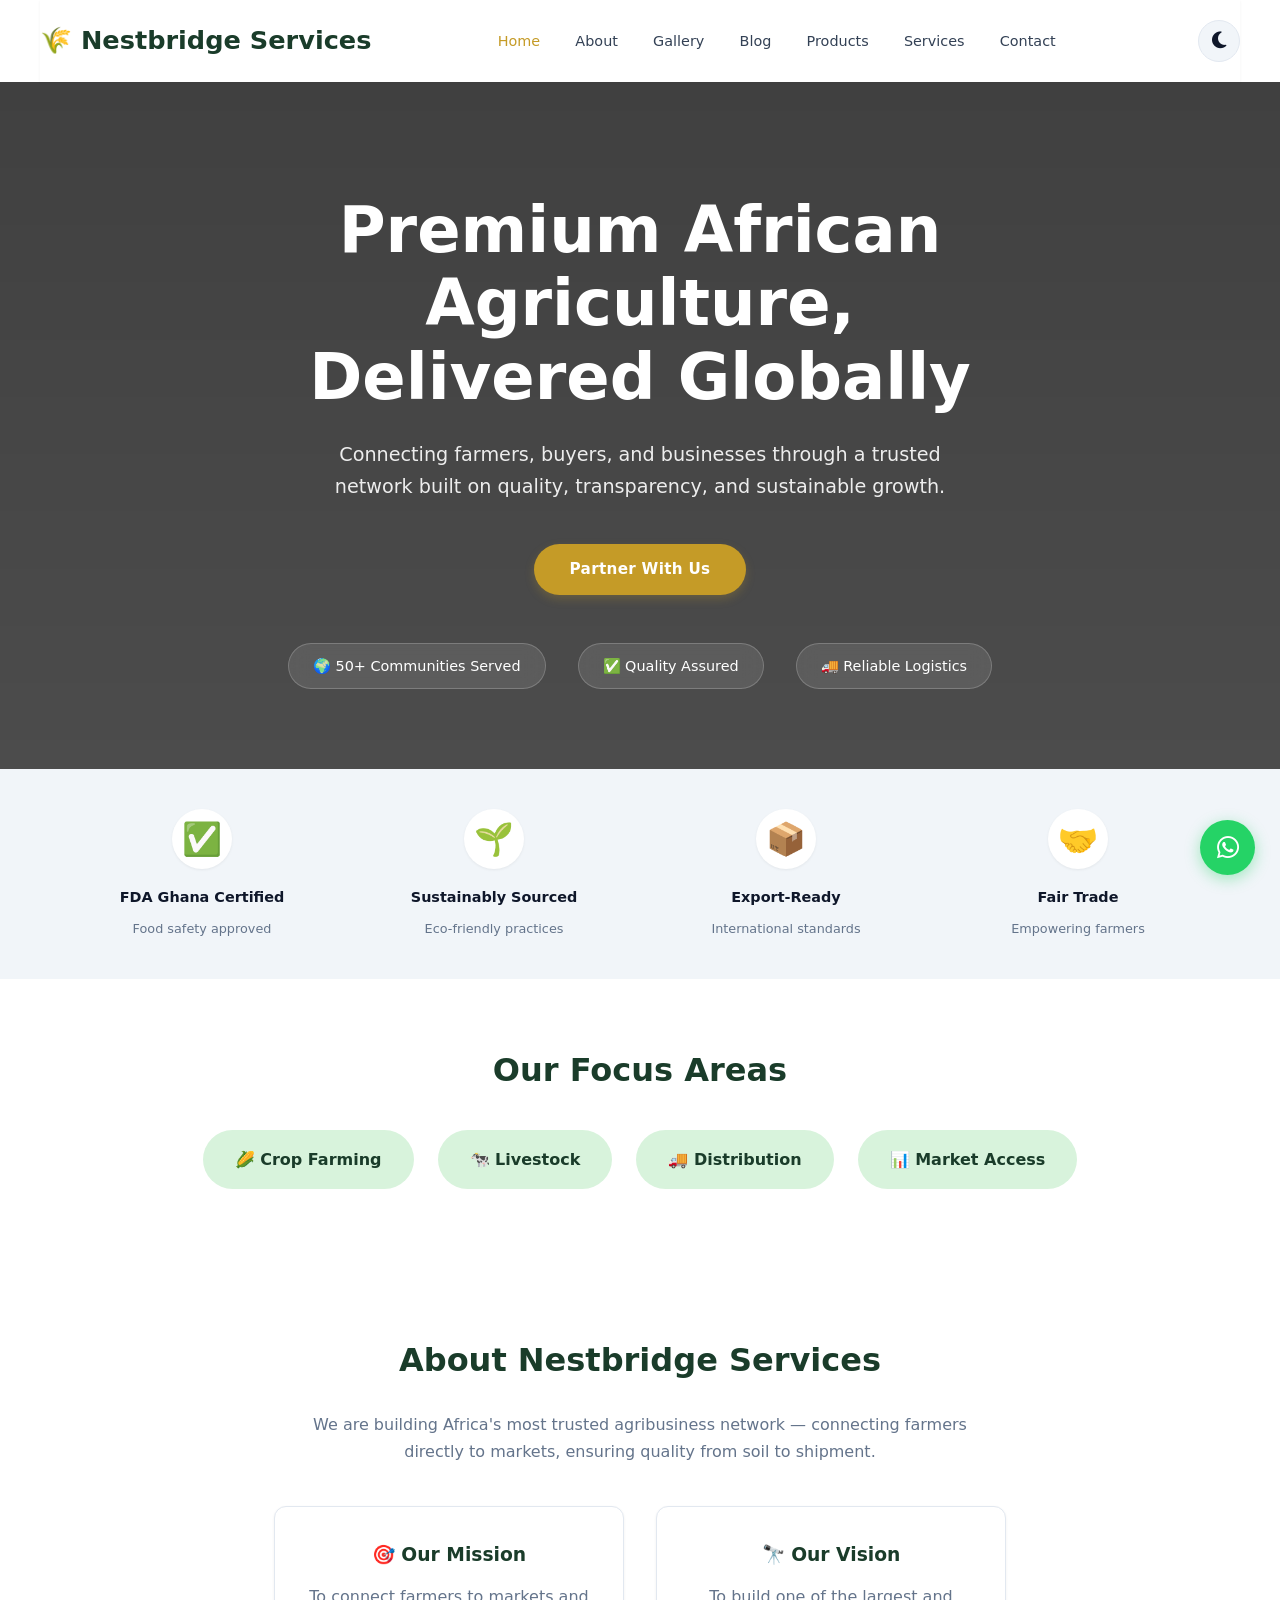
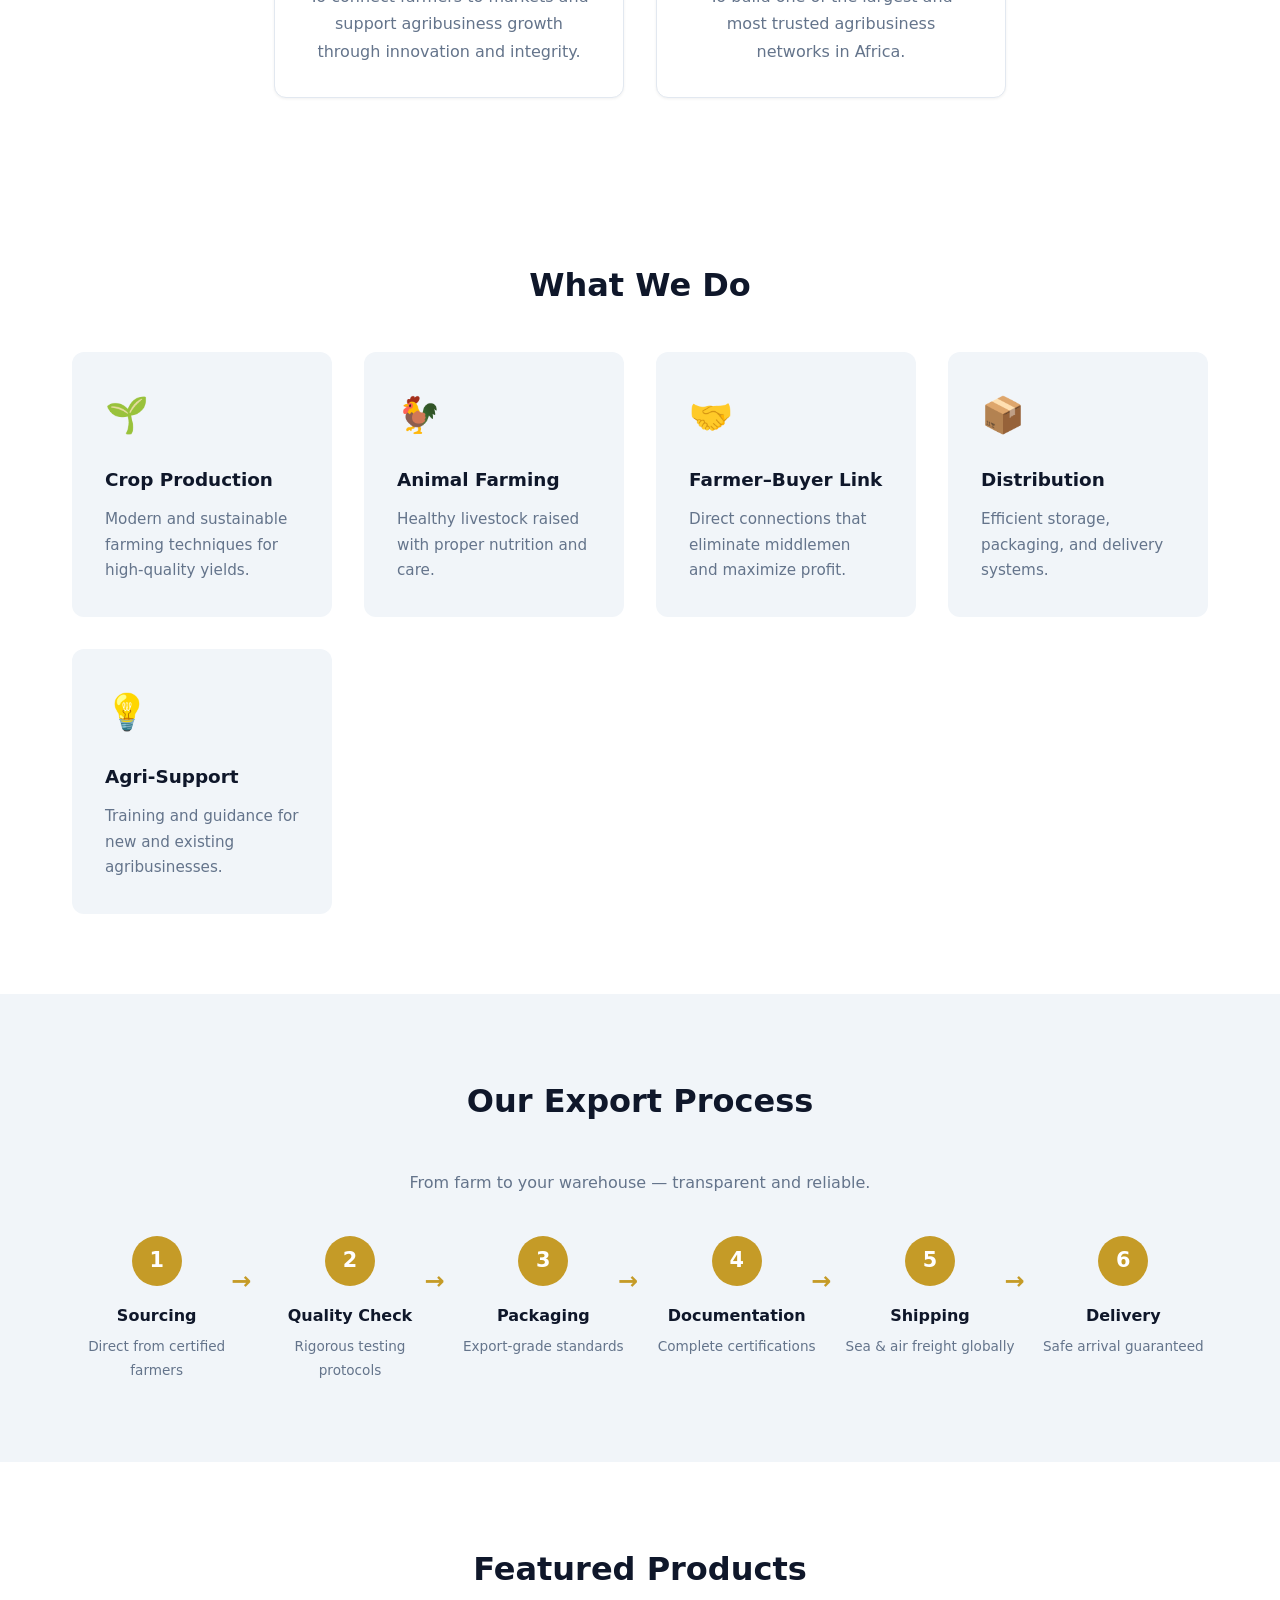
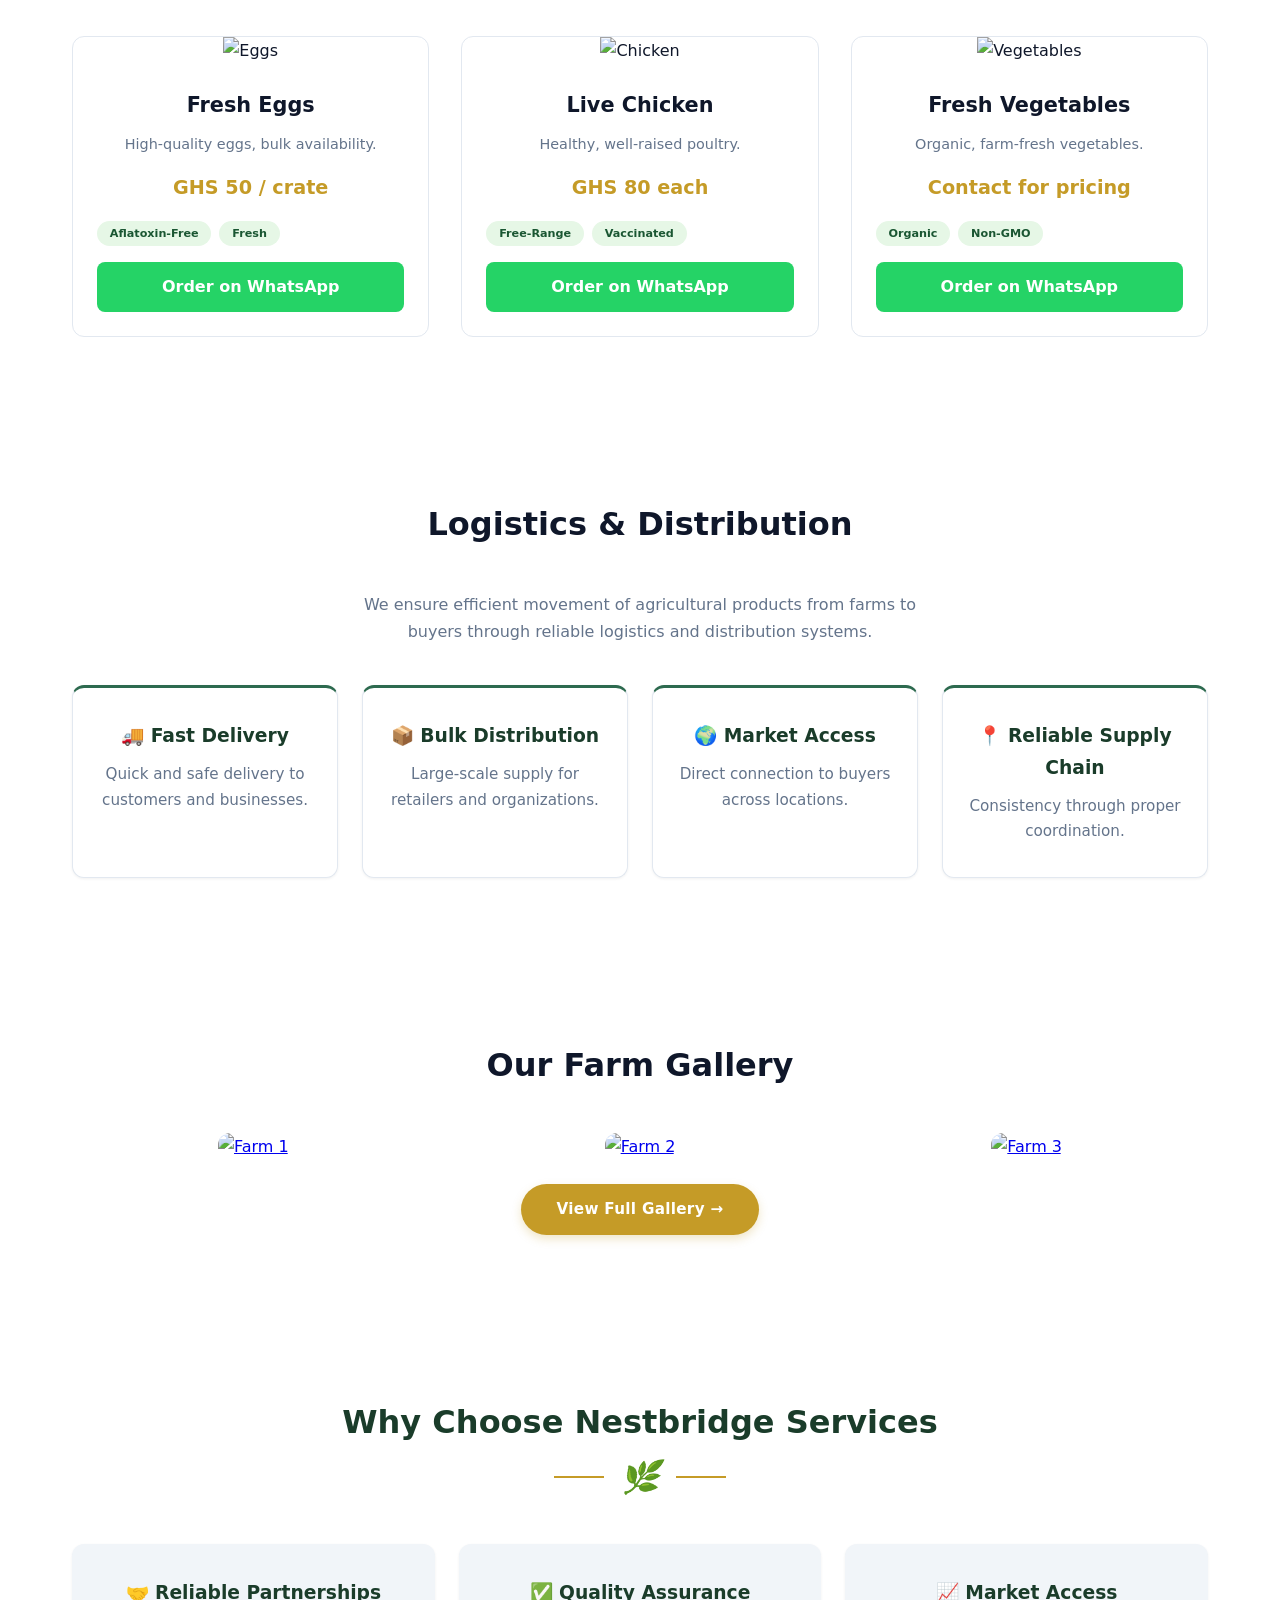
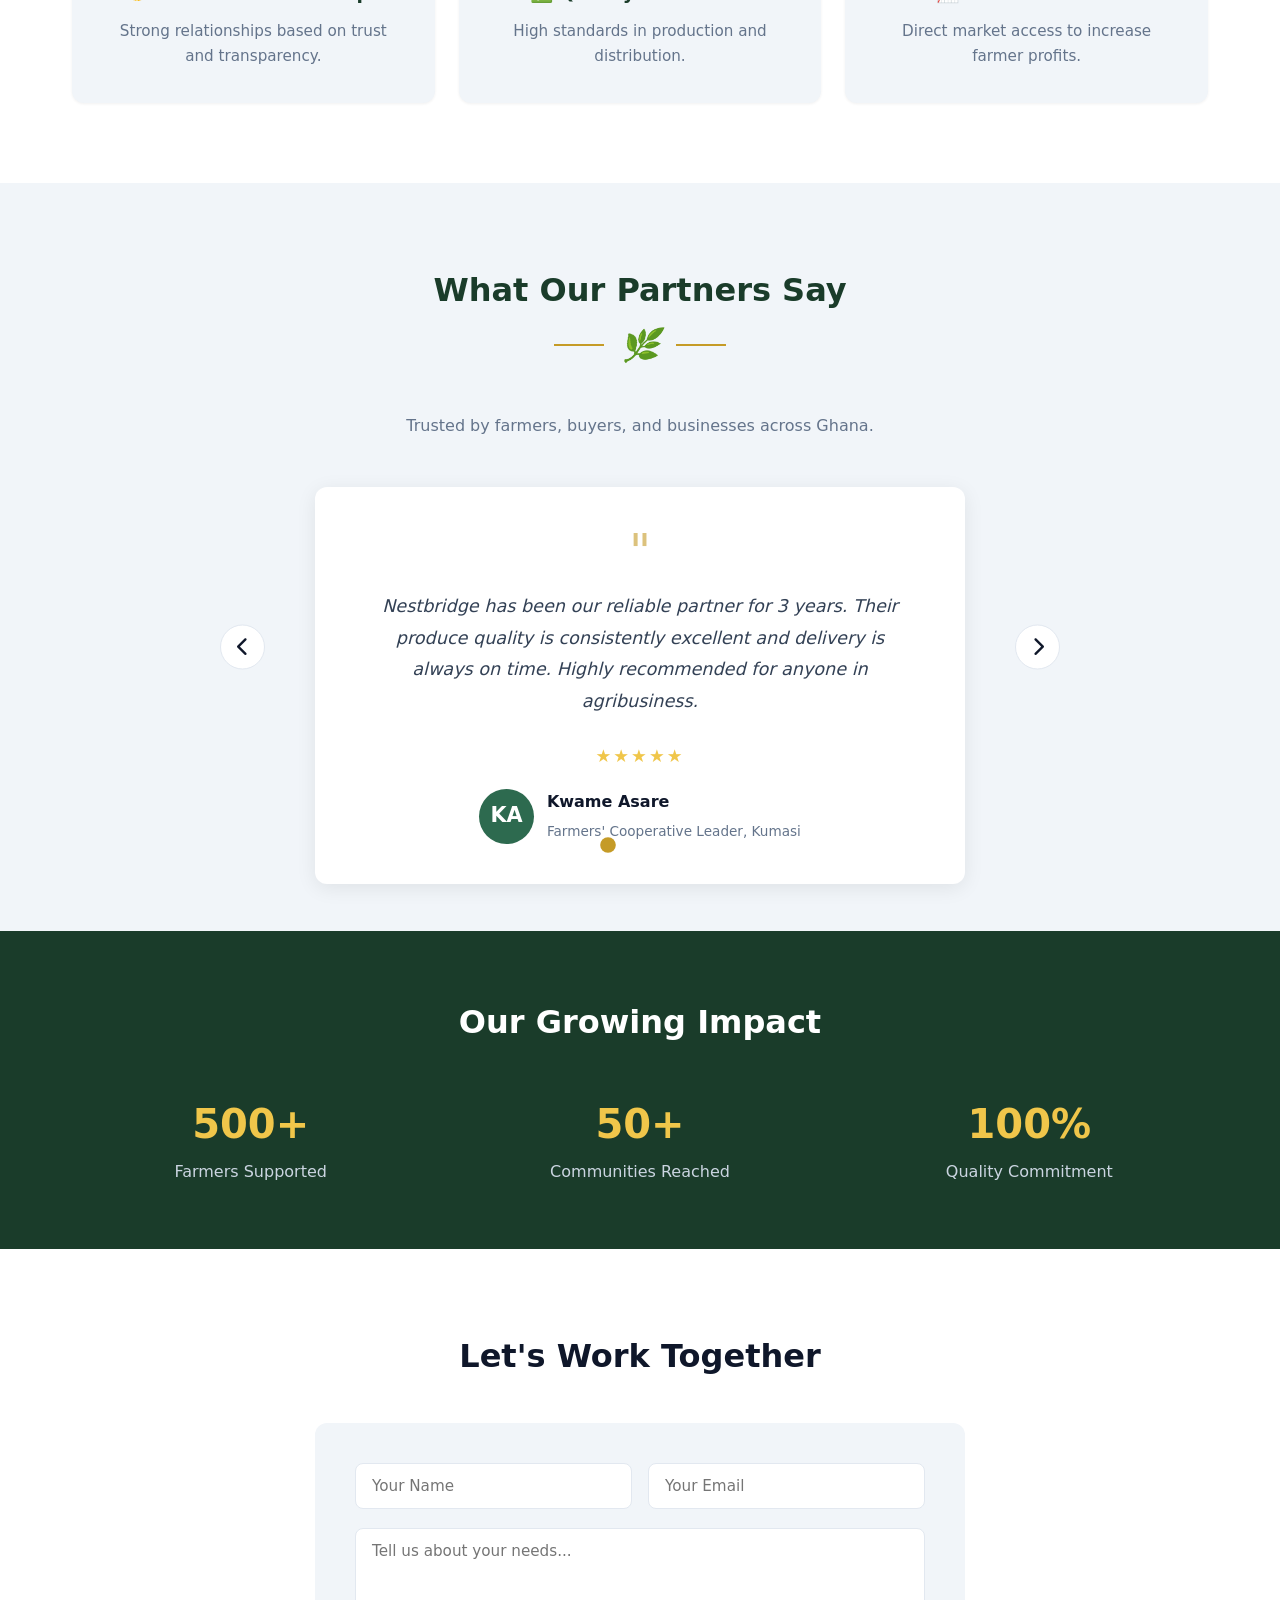
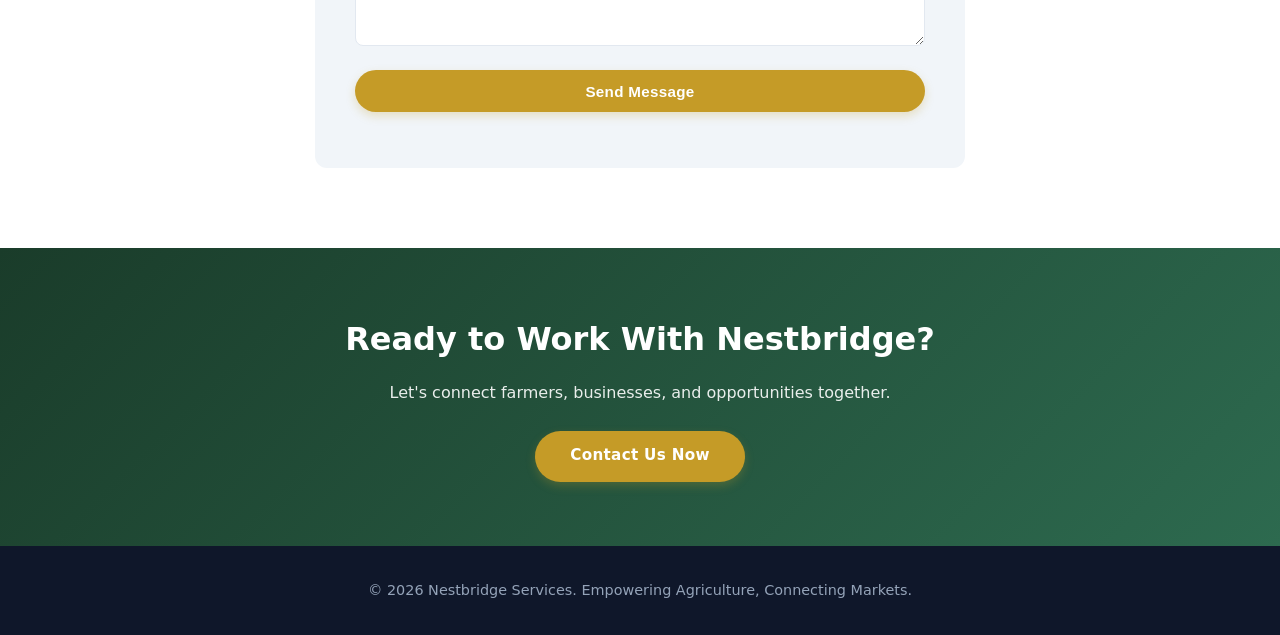
==== index.html @ c36e00f7 "Add files via upload" ====
<!DOCTYPE html>
<html lang="en">
<head>
    <meta charset="UTF-8">
    <meta name="viewport" content="width=device-width, initial-scale=1.0">
    <title>Nestbridge Services — Premium Agribusiness Network</title>
    
    <!-- External CSS -->
    <link rel="stylesheet" href="style.css">
    
    <!-- Font Awesome for icons -->
    <link rel="stylesheet" href="https://cdnjs.cloudflare.com/ajax/libs/font-awesome/6.5.1/css/all.min.css">
</head>
<body>

    <!-- Navigation -->
    <header>
        <div class="container navbar">
            <a href="index.html" class="logo">🌾 Nestbridge Services</a>
            <ul class="nav-links" id="navLinks">
    <li><a href="index.html" class="active">Home</a></li>
    <li><a href="about.html">About</a></li>
    <li><a href="gallery.html">Gallery</a></li>
    <li><a href="blog.html">Blog</a></li>
    <li><a href="#products">Products</a></li>
    <li><a href="#services">Services</a></li>
    <li><a href="#contact">Contact</a></li>
</ul>
             <button class="theme-toggle" id="themeToggle" aria-label="Toggle dark mode">
                <i class="fas fa-moon"></i>
            </button>
            <button class="hamburger" id="hamburger" aria-label="Menu">
            <button class="hamburger" id="hamburger" aria-label="Menu">
                <span></span><span></span><span></span>
            </button>
        </div>
    </header>

    <!-- Hero Section -->
    <section class="hero" id="home">
        <div class="container hero-content">
            <h1>Premium African Agriculture, Delivered Globally</h1>
            <p>Connecting farmers, buyers, and businesses through a trusted network built on quality, transparency, and sustainable growth.</p>
            <a href="#contact" class="btn">Partner With Us</a>
            <div class="hero-badges">
                <div>🌍 50+ Communities Served</div>
                <div>✅ Quality Assured</div>
                <div>🚚 Reliable Logistics</div>
            </div>
        </div>
    </section>

    <!-- Certifications Bar -->
    <div class="cert-bar">
        <div class="container cert-grid">
            <div class="cert-item"><div class="cert-icon">✅</div><p>FDA Ghana Certified</p><span>Food safety approved</span></div>
            <div class="cert-item"><div class="cert-icon">🌱</div><p>Sustainably Sourced</p><span>Eco-friendly practices</span></div>
            <div class="cert-item"><div class="cert-icon">📦</div><p>Export-Ready</p><span>International standards</span></div>
            <div class="cert-item"><div class="cert-icon">🤝</div><p>Fair Trade</p><span>Empowering farmers</span></div>
        </div>
    </div>

    <!-- Focus Areas -->
    <section class="partners">
        <div class="container">
            <h2>Our Focus Areas</h2>
            <div class="partners-container">
                <div>🌽 Crop Farming</div>
                <div>🐄 Livestock</div>
                <div>🚚 Distribution</div>
                <div>📊 Market Access</div>
            </div>
        </div>
    </section>

    <!-- About Section -->
    <section class="about" id="about">
        <div class="container">
            <h2>About Nestbridge Services</h2>
            <p style="max-width:700px;margin:0 auto 2rem;text-align:center;color:var(--gray);">
                We are building Africa's most trusted agribusiness network — connecting farmers directly to markets, ensuring quality from soil to shipment.
            </p>
            <div class="mission-vision">
                <div class="mv-box">
                    <h3>🎯 Our Mission</h3>
                    <p>To connect farmers to markets and support agribusiness growth through innovation and integrity.</p>
                </div>
                <div class="mv-box">
                    <h3>🔭 Our Vision</h3>
                    <p>To build one of the largest and most trusted agribusiness networks in Africa.</p>
                </div>
            </div>
        </div>
    </section>

    <!-- Services Section -->
    <section id="services" style="padding: 5rem 0; background: var(--white);">
        <div class="container">
            <h2>What We Do</h2>
            <div class="services-grid">
                <div class="service-card"><div class="service-icon">🌱</div><h3>Crop Production</h3><p>Modern and sustainable farming techniques for high-quality yields.</p></div>
                <div class="service-card"><div class="service-icon">🐓</div><h3>Animal Farming</h3><p>Healthy livestock raised with proper nutrition and care.</p></div>
                <div class="service-card"><div class="service-icon">🤝</div><h3>Farmer–Buyer Link</h3><p>Direct connections that eliminate middlemen and maximize profit.</p></div>
                <div class="service-card"><div class="service-icon">📦</div><h3>Distribution</h3><p>Efficient storage, packaging, and delivery systems.</p></div>
                <div class="service-card"><div class="service-icon">💡</div><h3>Agri-Support</h3><p>Training and guidance for new and existing agribusinesses.</p></div>
            </div>
        </div>
    </section>

    <!-- Process Section -->
    <section style="padding: 5rem 0; background: var(--light-gray);">
        <div class="container">
            <h2>Our Export Process</h2>
            <p style="text-align:center; color:var(--gray); margin-bottom:2rem;">From farm to your warehouse — transparent and reliable.</p>
            <div class="process-steps">
                <div class="step"><div class="step-number">1</div><h4>Sourcing</h4><p>Direct from certified farmers</p></div>
                <div class="step"><div class="step-number">2</div><h4>Quality Check</h4><p>Rigorous testing protocols</p></div>
                <div class="step"><div class="step-number">3</div><h4>Packaging</h4><p>Export-grade standards</p></div>
                <div class="step"><div class="step-number">4</div><h4>Documentation</h4><p>Complete certifications</p></div>
                <div class="step"><div class="step-number">5</div><h4>Shipping</h4><p>Sea & air freight globally</p></div>
                <div class="step"><div class="step-number">6</div><h4>Delivery</h4><p>Safe arrival guaranteed</p></div>
            </div>
        </div>
    </section>

    <!-- Products Section -->
    <section class="products" id="products">
        <div class="container">
            <h2>Featured Products</h2>
            <div class="product-grid">
                <div class="product-card">
                    <img src="https://images.unsplash.com/photo-1582722872445-44dc5f7e3c8f?w=600" alt="Eggs">
                    <div class="product-info">
                        <h3>Fresh Eggs</h3>
                        <p>High-quality eggs, bulk availability.</p>
                        <span class="price">GHS 50 / crate</span>
                        <div class="quality-tags"><span class="tag">Aflatoxin-Free</span><span class="tag">Fresh</span></div>
                        <a href="https://wa.me/233535097150" class="order-btn">Order on WhatsApp</a>
                    </div>
                </div>
                <div class="product-card">
                    <img src="https://images.unsplash.com/photo-1548550023-2bdb3c5beed7?w=600" alt="Chicken">
                    <div class="product-info">
                        <h3>Live Chicken</h3>
                        <p>Healthy, well-raised poultry.</p>
                        <span class="price">GHS 80 each</span>
                        <div class="quality-tags"><span class="tag">Free-Range</span><span class="tag">Vaccinated</span></div>
                        <a href="https://wa.me/233535097150" class="order-btn">Order on WhatsApp</a>
                    </div>
                </div>
                <div class="product-card">
                    <img src="https://images.unsplash.com/photo-1566385101042-1a0aa0c1268c?w=600" alt="Vegetables">
                    <div class="product-info">
                        <h3>Fresh Vegetables</h3>
                        <p>Organic, farm-fresh vegetables.</p>
                        <span class="price">Contact for pricing</span>
                        <div class="quality-tags"><span class="tag">Organic</span><span class="tag">Non-GMO</span></div>
                        <a href="https://wa.me/233535097150" class="order-btn">Order on WhatsApp</a>
                    </div>
                </div>
            </div>
        </div>
    </section>

    <!-- Logistics -->
    <section class="logistics">
        <div class="container">
            <h2>Logistics & Distribution</h2>
            <p class="logistics-intro">We ensure efficient movement of agricultural products from farms to buyers through reliable logistics and distribution systems.</p>
            <div class="logistics-container">
                <div class="logistics-box"><h3>🚚 Fast Delivery</h3><p>Quick and safe delivery to customers and businesses.</p></div>
                <div class="logistics-box"><h3>📦 Bulk Distribution</h3><p>Large-scale supply for retailers and organizations.</p></div>
                <div class="logistics-box"><h3>🌍 Market Access</h3><p>Direct connection to buyers across locations.</p></div>
                <div class="logistics-box"><h3>📍 Reliable Supply Chain</h3><p>Consistency through proper coordination.</p></div>
            </div>
        </div>
    </section>

    <!-- Mini Gallery -->
    <section class="gallery">
        <div class="container">
            <h2>Our Farm Gallery</h2>
            <div class="gallery-container">
                <a href="gallery.html"><img src="https://images.unsplash.com/photo-1500937386664-56d1dfef3854?w=500" alt="Farm 1"></a>
                <a href="gallery.html"><img src="https://images.unsplash.com/photo-1471193945509-9ad0617afabf?w=500" alt="Farm 2"></a>
                <a href="gallery.html"><img src="https://images.unsplash.com/photo-1500595046743-cd271d694d30?w=500" alt="Farm 3"></a>
            </div>
            <p style="text-align:center; margin-top:1.5rem;">
                <a href="gallery.html" class="btn">View Full Gallery →</a>
            </p>
        </div>
    </section>

    <!-- Why Us -->
    <section class="why-us">
        <div class="container">
            <h2 class="section-title">
                Why Choose Nestbridge Services
                <div class="title-line"><span></span><i>🌿</i><span></span></div>
            </h2>
            <div class="why-container">
                <div class="why-box"><h3>🤝 Reliable Partnerships</h3><p>Strong relationships based on trust and transparency.</p></div>
                <div class="why-box"><h3>✅ Quality Assurance</h3><p>High standards in production and distribution.</p></div>
                <div class="why-box"><h3>📈 Market Access</h3><p>Direct market access to increase farmer profits.</p></div>
            </div>
        </div>
    </section>

       <!-- Testimonials -->
    <section class="testimonials">
        <div class="container">
            <h2 class="section-title">
                What Our Partners Say
                <div class="title-line"><span></span><i>🌿</i><span></span></div>
            </h2>
            <p class="testimonials-subtitle">Trusted by farmers, buyers, and businesses across Ghana.</p>

            <div class="testimonial-slider" id="testimonialSlider">
                
                <!-- Testimonial 1 -->
                <div class="testimonial-card active" data-index="0">
                    <div class="quote-icon">"</div>
                    <p class="testimonial-text">
                        Nestbridge has been our reliable partner for 3 years. Their produce quality is consistently excellent 
                        and delivery is always on time. Highly recommended for anyone in agribusiness.
                    </p>
                    <div class="stars">★★★★★</div>
                    <div class="testimonial-author">
                        <div class="author-avatar">KA</div>
                        <div class="author-info">
                            <h4>Kwame Asare</h4>
                            <span>Farmers' Cooperative Leader, Kumasi</span>
                        </div>
                    </div>
                </div>

                <!-- Testimonial 2 -->
                <div class="testimonial-card" data-index="1">
                    <div class="quote-icon">"</div>
                    <p class="testimonial-text">
                        The market access Nestbridge provides is unmatched. Our vegetables reach buyers faster, 
                        and we've seen our profits grow significantly since partnering with them.
                    </p>
                    <div class="stars">★★★★★</div>
                    <div class="testimonial-author">
                        <div class="author-avatar">AA</div>
                        <div class="author-info">
                            <h4>Ama Agyemang</h4>
                            <span>Vegetable Farmer, Eastern Region</span>
                        </div>
                    </div>
                </div>

                <!-- Testimonial 3 -->
                <div class="testimonial-card" data-index="2">
                    <div class="quote-icon">"</div>
                    <p class="testimonial-text">
                        Reliable logistics, professional team, and premium quality livestock. Nestbridge makes 
                        distribution smooth and transparent — a true partner in growth.
                    </p>
                    <div class="stars">★★★★★</div>
                    <div class="testimonial-author">
                        <div class="author-avatar">IB</div>
                        <div class="author-info">
                            <h4>Ibrahim Bello</h4>
                            <span>Poultry Distributor, Tamale</span>
                        </div>
                    </div>
                </div>

                <!-- Testimonial 4 -->
                <div class="testimonial-card" data-index="3">
                    <div class="quote-icon">"</div>
                    <p class="testimonial-text">
                        What sets Nestbridge apart is their commitment to farmer empowerment. Their training programs 
                        and fair pricing have transformed our community's farming practices.
                    </p>
                    <div class="stars">★★★★★</div>
                    <div class="testimonial-author">
                        <div class="author-avatar">ES</div>
                        <div class="author-info">
                            <h4>Esi Sutherland</h4>
                            <span>Community Development Officer, Volta Region</span>
                        </div>
                    </div>
                </div>

                <!-- Navigation Arrows -->
                <button class="testimonial-arrow arrow-prev" id="testimonialPrev" aria-label="Previous">
                    <i class="fas fa-chevron-left"></i>
                </button>
                <button class="testimonial-arrow arrow-next" id="testimonialNext" aria-label="Next">
                    <i class="fas fa-chevron-right"></i>
                </button>
            </div>

            <!-- Dots -->
            <div class="testimonial-dots" id="testimonialDots">
                <button class="dot active" data-index="0"></button>
                <button class="dot" data-index="1"></button>
                <button class="dot" data-index="2"></button>
                <button class="dot" data-index="3"></button>
            </div>
        </div>
    </section>

    <!-- Impact -->
    <div class="impact-section">
        <div class="container">
            <h2 style="color:#fff;">Our Growing Impact</h2>
            <div class="impact-grid">
                <div class="impact-stat"><h3>500+</h3><p>Farmers Supported</p></div>
                <div class="impact-stat"><h3>50+</h3><p>Communities Reached</p></div>
                <div class="impact-stat"><h3>100%</h3><p>Quality Commitment</p></div>
            </div>
        </div>
    </div>

    <!-- Contact -->
    <section class="contact" id="contact">
        <div class="container">
            <h2>Let's Work Together</h2>
            <form id="contact-form" class="contact-form">
                <div class="input-row">
                    <input type="text" name="name" placeholder="Your Name" required>
                    <input type="email" name="email" placeholder="Your Email" required>
                </div>
                <textarea name="message" placeholder="Tell us about your needs..." rows="5" required></textarea>
                <button type="submit" class="btn" style="width:100%;margin-top:1rem;">Send Message</button>
                <p id="form-message" style="text-align:center;margin-top:1rem;"></p>
            </form>
        </div>
    </section>

    <!-- CTA -->
    <section class="cta">
        <div class="container">
            <h2>Ready to Work With Nestbridge?</h2>
            <p>Let's connect farmers, businesses, and opportunities together.</p>
            <a href="#contact" class="btn">Contact Us Now</a>
        </div>
    </section>

    <!-- Footer -->
    <footer>
        <div class="container">
            <p>© 2026 Nestbridge Services. Empowering Agriculture, Connecting Markets.</p>
        </div>
    </footer>

    <!-- WhatsApp Float -->
    <a href="https://wa.me/233535097150" class="whatsapp-float" target="_blank" aria-label="Chat on WhatsApp">
        <i class="fab fa-whatsapp"></i>
    </a>

    <!-- External JS Libraries -->
    <script src="https://cdn.jsdelivr.net/npm/@emailjs/browser@4/dist/email.min.js"></script>
    
    <!-- External JavaScript -->
    <script src="script.js"></script>

</body>
</html>
---- style.css ----
/* ==========================================
   NESTBRIDGE SERVICES — GLOBAL STYLES
   Covers: index.html + gallery.html
   ========================================== */

/* ----- CSS VARIABLES ----- */
:root {
    --deep-green: #1a3c2a;
    --primary-green: #2d6a4f;
    --gold: #c59b27;
    --gold-light: #f0c64a;
    --dark: #0f172a;
    --slate: #334155;
    --gray: #64748b;
    --light-gray: #f1f5f9;
    --white: #ffffff;
    --border-light: #e2e8f0;
    --shadow-sm: 0 1px 3px rgba(0,0,0,0.06);
    --shadow-md: 0 4px 20px rgba(0,0,0,0.08);
    --shadow-lg: 0 10px 30px rgba(0,0,0,0.12);
    --radius: 12px;
    --transition: all 0.3s ease;
}

/* ----- RESET & BASE ----- */
* {
    margin: 0;
    padding: 0;
    box-sizing: border-box;
}

html {
    scroll-behavior: smooth;
}

body {
    font-family: 'Inter', system-ui, -apple-system, sans-serif;
    color: var(--dark);
    background: var(--white);
    line-height: 1.7;
    -webkit-font-smoothing: antialiased;
}

.container {
    max-width: 1200px;
    margin: 0 auto;
    padding: 0 2rem;
}

/* ----- TYPOGRAPHY ----- */
h2 {
    font-size: 2rem;
    font-weight: 700;
    color: var(--dark);
    margin-bottom: 2.5rem;
    text-align: center;
}

.section-title {
    font-size: 2rem;
    color: var(--deep-green);
    margin-bottom: 0.5rem;
    text-align: center;
}

.title-line {
    display: flex;
    align-items: center;
    justify-content: center;
    gap: 1rem;
    margin-bottom: 2.5rem;
}

.title-line span {
    width: 50px;
    height: 2px;
    background: var(--gold);
}

/* ----- BUTTONS ----- */
.btn {
    display: inline-block;
    background: var(--gold);
    color: #fff;
    padding: 0.8rem 2.2rem;
    border-radius: 50px;
    text-decoration: none;
    font-weight: 600;
    font-size: 0.95rem;
    letter-spacing: 0.3px;
    transition: var(--transition);
    border: none;
    cursor: pointer;
    box-shadow: 0 4px 10px rgba(197, 155, 39, 0.25);
}

.btn:hover {
    background: var(--gold-light);
    transform: translateY(-2px);
    box-shadow: 0 10px 20px rgba(197, 155, 39, 0.3);
}

.btn-outline {
    background: transparent;
    border: 2px solid var(--white);
    color: var(--white);
    box-shadow: none;
}

.btn-outline:hover {
    background: var(--white);
    color: var(--dark);
}

.full-btn {
    width: 100%;
}

/* ----- NAVIGATION ----- */
header {
    position: sticky;
    top: 0;
    z-index: 100;
}

.navbar {
    display: flex;
    justify-content: space-between;
    align-items: center;
    padding: 1.2rem 0;
    background: rgba(255,255,255,0.95);
    backdrop-filter: blur(15px);
    box-shadow: 0 1px 3px rgba(0,0,0,0.05);
}

.logo {
    font-size: 1.6rem;
    font-weight: 700;
    color: var(--deep-green);
    text-decoration: none;
}

.nav-links {
    display: flex;
    list-style: none;
    gap: 2.2rem;
    align-items: center;
}

.nav-links a {
    text-decoration: none;
    color: var(--slate);
    font-weight: 500;
    font-size: 0.9rem;
    transition: color 0.2s;
}

.nav-links a:hover,
.nav-links a.active {
    color: var(--gold);
}

/* Hamburger */
.hamburger {
    display: none;
    flex-direction: column;
    gap: 5px;
    cursor: pointer;
    background: none;
    border: none;
    padding: 5px;
}

.hamburger span {
    width: 26px;
    height: 2px;
    background: var(--dark);
    display: block;
    border-radius: 5px;
    transition: var(--transition);
}

/* ==========================================
   INDEX.HTML STYLES
   ========================================== */

/* ----- HERO ----- */
.hero {
    background: linear-gradient(rgba(0,0,0,0.75), rgba(0,0,0,0.7)), 
                url('https://images.unsplash.com/photo-1625246333195-78d9c38ad449?w=1200') center/cover no-repeat;
    color: var(--white);
    padding: 7rem 0 5rem;
    text-align: center;
}

.hero-content {
    max-width: 800px;
    margin: 0 auto;
}

.hero h1 {
    font-size: clamp(2.5rem, 6vw, 4rem);
    font-weight: 800;
    margin-bottom: 1.5rem;
    line-height: 1.15;
}

.hero p {
    font-size: 1.2rem;
    opacity: 0.9;
    max-width: 650px;
    margin: 0 auto 2.5rem;
}

.hero-badges {
    display: flex;
    justify-content: center;
    flex-wrap: wrap;
    gap: 2rem;
    margin-top: 3rem;
}

.hero-badges div {
    background: rgba(255,255,255,0.1);
    backdrop-filter: blur(10px);
    padding: 0.6rem 1.5rem;
    border-radius: 50px;
    font-weight: 500;
    font-size: 0.9rem;
    border: 1px solid rgba(255,255,255,0.2);
}

/* ----- CERTIFICATIONS BAR ----- */
.cert-bar {
    background: var(--light-gray);
    padding: 2.5rem 0;
}

.cert-grid {
    display: grid;
    grid-template-columns: repeat(auto-fit, minmax(150px, 1fr));
    gap: 2rem;
    text-align: center;
}

.cert-item {
    display: flex;
    flex-direction: column;
    align-items: center;
    gap: 0.5rem;
}

.cert-icon {
    font-size: 2rem;
    background: var(--white);
    width: 60px;
    height: 60px;
    border-radius: 50%;
    display: flex;
    align-items: center;
    justify-content: center;
    box-shadow: var(--shadow-sm);
    margin-bottom: 0.5rem;
}

.cert-item p {
    font-weight: 600;
    font-size: 0.9rem;
    color: var(--dark);
}

.cert-item span {
    font-size: 0.8rem;
    color: var(--gray);
}

/* ----- FOCUS AREAS ----- */
.partners {
    padding: 4rem 0;
    text-align: center;
    background: var(--white);
}

.partners h2 {
    font-size: 2rem;
    margin-bottom: 2rem;
    color: var(--deep-green);
}

.partners-container {
    display: flex;
    justify-content: center;
    flex-wrap: wrap;
    gap: 1.5rem;
    max-width: 900px;
    margin: 0 auto;
}

.partners-container div {
    background: #d8f3dc;
    color: var(--deep-green);
    padding: 1rem 2rem;
    border-radius: 50px;
    font-weight: 600;
    font-size: 1rem;
    transition: var(--transition);
}

.partners-container div:hover {
    background: var(--primary-green);
    color: #fff;
    transform: translateY(-3px);
}

/* ----- ABOUT ----- */
.about {
    padding: 5rem 0;
    text-align: center;
}

.about h2 {
    font-size: 2rem;
    color: var(--deep-green);
    margin-bottom: 1.5rem;
}

.about > p {
    color: var(--gray);
    max-width: 700px;
    margin: 0 auto 1rem;
    font-size: 1.05rem;
}

.mission-vision {
    display: flex;
    gap: 2rem;
    margin-top: 2.5rem;
    flex-wrap: wrap;
    justify-content: center;
}

.mv-box {
    background: var(--white);
    padding: 2rem;
    border-radius: var(--radius);
    box-shadow: var(--shadow-sm);
    flex: 1;
    min-width: 250px;
    max-width: 350px;
    border: 1px solid var(--border-light);
    transition: var(--transition);
}

.mv-box:hover {
    transform: translateY(-5px);
    box-shadow: var(--shadow-lg);
    border-color: var(--gold);
}

.mv-box h3 {
    color: var(--deep-green);
    margin-bottom: 0.8rem;
}

.mv-box p {
    color: var(--gray);
}

/* ----- SERVICES GRID ----- */
.services-grid {
    display: grid;
    grid-template-columns: repeat(auto-fit, minmax(220px, 1fr));
    gap: 2rem;
    margin-top: 2rem;
}

.service-card {
    background: var(--light-gray);
    padding: 2rem;
    border-radius: var(--radius);
    text-align: left;
    transition: var(--transition);
    border: 1px solid transparent;
}

.service-card:hover {
    border-color: var(--gold);
    box-shadow: var(--shadow-md);
    transform: translateY(-4px);
}

.service-icon {
    font-size: 2.2rem;
    margin-bottom: 1.2rem;
}

.service-card h3 {
    font-size: 1.15rem;
    margin-bottom: 0.7rem;
    color: var(--dark);
}

.service-card p {
    color: var(--gray);
    font-size: 0.95rem;
}

/* ----- PROCESS STEPS ----- */
.process-steps {
    display: grid;
    grid-template-columns: repeat(auto-fit, minmax(150px, 1fr));
    gap: 1.5rem;
    margin-top: 2.5rem;
}

.step {
    text-align: center;
    position: relative;
}

.step:not(:last-child)::after {
    content: '→';
    position: absolute;
    right: -10px;
    top: 25px;
    font-size: 1.5rem;
    color: var(--gold);
    font-weight: bold;
}

.step-number {
    background: var(--gold);
    color: #fff;
    width: 50px;
    height: 50px;
    border-radius: 50%;
    display: flex;
    align-items: center;
    justify-content: center;
    font-weight: 700;
    font-size: 1.3rem;
    margin: 0 auto 1rem;
}

.step h4 {
    font-size: 1rem;
    margin-bottom: 0.4rem;
}

.step p {
    color: var(--gray);
    font-size: 0.85rem;
}

/* ----- PRODUCTS ----- */
.products {
    padding: 5rem 0;
    background: var(--white);
    text-align: center;
}

.product-grid {
    display: grid;
    grid-template-columns: repeat(auto-fit, minmax(300px, 1fr));
    gap: 2rem;
}

.product-card {
    background: var(--white);
    border: 1px solid var(--border-light);
    border-radius: var(--radius);
    overflow: hidden;
    transition: var(--transition);
}

.product-card:hover {
    box-shadow: var(--shadow-lg);
    transform: translateY(-5px);
}

.product-card img {
    width: 100%;
    height: 220px;
    object-fit: cover;
}

.product-info {
    padding: 1.5rem;
}

.product-info h3 {
    font-size: 1.3rem;
    margin-bottom: 0.5rem;
}

.product-info p {
    color: var(--gray);
    margin-bottom: 1rem;
    font-size: 0.9rem;
}

.price {
    font-weight: 700;
    color: var(--gold);
    font-size: 1.2rem;
    display: block;
    margin-bottom: 1rem;
}

.quality-tags {
    display: flex;
    gap: 0.5rem;
    flex-wrap: wrap;
    margin-bottom: 1rem;
}

.tag {
    background: #e6f7e6;
    color: #1a5632;
    padding: 0.2rem 0.8rem;
    border-radius: 50px;
    font-size: 0.7rem;
    font-weight: 600;
}

.order-btn {
    display: block;
    background: #25D366;
    color: #fff;
    text-align: center;
    padding: 0.7rem;
    border-radius: 8px;
    text-decoration: none;
    font-weight: 600;
    transition: background 0.2s;
}

.order-btn:hover {
    background: #1da851;
}

/* ----- LOGISTICS ----- */
.logistics {
    padding: 5rem 0;
    text-align: center;
}

.logistics-intro {
    color: var(--gray);
    max-width: 600px;
    margin: 0 auto 2.5rem;
}

.logistics-container {
    display: grid;
    grid-template-columns: repeat(auto-fit, minmax(240px, 1fr));
    gap: 1.5rem;
}

.logistics-box {
    background: var(--white);
    padding: 2rem 1.5rem;
    border-radius: var(--radius);
    box-shadow: var(--shadow-sm);
    transition: var(--transition);
    border-top: 3px solid var(--primary-green);
    border: 1px solid var(--border-light);
    border-top: 3px solid var(--primary-green);
}

.logistics-box:hover {
    transform: translateY(-5px);
    box-shadow: var(--shadow-lg);
}

.logistics-box h3 {
    color: var(--deep-green);
    margin-bottom: 0.6rem;
}

.logistics-box p {
    color: var(--gray);
    font-size: 0.95rem;
}

/* ----- WHY US ----- */
.why-us {
    padding: 5rem 0;
    background: var(--white);
    text-align: center;
}

.why-container {
    display: grid;
    grid-template-columns: repeat(auto-fit, minmax(250px, 1fr));
    gap: 1.5rem;
}

.why-box {
    background: var(--light-gray);
    padding: 2rem;
    border-radius: var(--radius);
    box-shadow: var(--shadow-sm);
    transition: var(--transition);
    border: 1px solid transparent;
}

.why-box:hover {
    transform: translateY(-5px);
    box-shadow: var(--shadow-lg);
    border-color: var(--gold);
}

.why-box h3 {
    color: var(--deep-green);
    margin-bottom: 0.6rem;
}

.why-box p {
    color: var(--gray);
    font-size: 0.95rem;
}

/* ----- GALLERY (index mini) ----- */
.gallery {
    padding: 5rem 0;
    text-align: center;
}

.gallery-container {
    display: grid;
    grid-template-columns: repeat(auto-fit, minmax(280px, 1fr));
    gap: 1.5rem;
}

.gallery-container img {
    width: 100%;
    height: 250px;
    object-fit: cover;
    border-radius: var(--radius);
    transition: transform 0.4s;
    cursor: pointer;
}

.gallery-container img:hover {
    transform: scale(1.03);
}

/* ----- CONTACT ----- */
.contact {
    padding: 5rem 0;
    text-align: center;
}

.contact-form {
    max-width: 650px;
    margin: 0 auto;
    background: var(--light-gray);
    padding: 2.5rem;
    border-radius: var(--radius);
}

.input-row {
    display: flex;
    gap: 1rem;
    margin-bottom: 1.2rem;
}

input,
textarea {
    width: 100%;
    padding: 0.8rem 1rem;
    border: 1px solid var(--border-light);
    border-radius: 8px;
    font-size: 0.95rem;
    font-family: inherit;
    outline: none;
    transition: border-color 0.3s;
}

input:focus,
textarea:focus {
    border-color: var(--gold);
}

/* ----- IMPACT SECTION ----- */
.impact-section {
    background: var(--deep-green);
    color: #fff;
    padding: 4rem 0;
    text-align: center;
}

.impact-grid {
    display: grid;
    grid-template-columns: repeat(auto-fit, minmax(200px, 1fr));
    gap: 2rem;
    margin-top: 2.5rem;
}

.impact-stat h3 {
    font-size: 2.5rem;
    font-weight: 800;
    color: var(--gold-light);
}

.impact-stat p {
    color: #cbd5e1;
}

/* ----- CTA ----- */
.cta {
    padding: 4rem 0;
    text-align: center;
    background: linear-gradient(135deg, var(--deep-green), var(--primary-green));
    color: #fff;
}

.cta h2 {
    font-size: 2rem;
    margin-bottom: 0.8rem;
    color: #fff;
}

.cta p {
    opacity: 0.9;
    margin-bottom: 1.5rem;
}

/* ==========================================
   GALLERY.HTML STYLES
   ========================================== */

/* ----- PAGE HEADER ----- */
.page-header {
    background: linear-gradient(rgba(0,0,0,0.7), rgba(0,0,0,0.65)), 
                url('https://images.unsplash.com/photo-1574323347407-f5e1ad6d020b?w=1200') center/cover no-repeat;
    color: var(--white);
    padding: 5rem 0;
    text-align: center;
}

.page-header h1 {
    font-size: clamp(2.2rem, 5vw, 3.5rem);
    font-weight: 800;
    margin-bottom: 1rem;
}

.page-header p {
    font-size: 1.1rem;
    opacity: 0.9;
    max-width: 550px;
    margin: 0 auto;
}

/* ----- FILTER BUTTONS ----- */
.filter-section {
    padding: 2.5rem 0 1rem;
    text-align: center;
}

.filter-buttons {
    display: flex;
    justify-content: center;
    flex-wrap: wrap;
    gap: 0.8rem;
}

.filter-btn {
    padding: 0.6rem 1.5rem;
    border-radius: 50px;
    border: 1.5px solid var(--border-light);
    background: var(--white);
    color: var(--slate);
    font-weight: 500;
    cursor: pointer;
    transition: var(--transition);
    font-size: 0.9rem;
    font-family: inherit;
}

.filter-btn:hover,
.filter-btn.active {
    background: var(--deep-green);
    color: var(--white);
    border-color: var(--deep-green);
}

/* ----- MASONRY GALLERY ----- */
.gallery-wrapper {
    padding: 2rem 0 4rem;
}

.masonry-grid {
    columns: 4;
    column-gap: 1.2rem;
}

.gallery-item {
    break-inside: avoid;
    margin-bottom: 1.2rem;
    position: relative;
    border-radius: var(--radius);
    overflow: hidden;
    cursor: pointer;
    transition: var(--transition);
    box-shadow: var(--shadow-sm);
}

.gallery-item:hover {
    transform: scale(1.02);
    box-shadow: var(--shadow-lg);
}

.gallery-item img {
    width: 100%;
    display: block;
    border-radius: var(--radius);
    transition: var(--transition);
}

.gallery-item:hover img {
    filter: brightness(0.85);
}

/* Overlay on hover */
.gallery-overlay {
    position: absolute;
    bottom: 0;
    left: 0;
    right: 0;
    background: linear-gradient(transparent, rgba(0,0,0,0.75));
    color: #fff;
    padding: 2rem 1.5rem 1.2rem;
    opacity: 0;
    transform: translateY(10px);
    transition: var(--transition);
}

.gallery-item:hover .gallery-overlay {
    opacity: 1;
    transform: translateY(0);
}

.gallery-overlay h4 {
    font-size: 1.1rem;
    margin-bottom: 0.2rem;
}

.gallery-overlay span {
    font-size: 0.8rem;
    opacity: 0.8;
}

/* Category badge */
.category-badge {
    position: absolute;
    top: 12px;
    left: 12px;
    background: rgba(255,255,255,0.95);
    color: var(--deep-green);
    padding: 0.3rem 0.9rem;
    border-radius: 50px;
    font-size: 0.75rem;
    font-weight: 600;
    z-index: 2;
}

/* ----- LIGHTBOX ----- */
.lightbox {
    display: none;
    position: fixed;
    top: 0;
    left: 0;
    width: 100%;
    height: 100%;
    background: rgba(0,0,0,0.92);
    z-index: 9999;
    align-items: center;
    justify-content: center;
    flex-direction: column;
}

.lightbox.active {
    display: flex;
}

.lightbox img {
    max-width: 90%;
    max-height: 80vh;
    border-radius: 8px;
    box-shadow: 0 20px 50px rgba(0,0,0,0.5);
    animation: zoomIn 0.3s ease-out;
}

@keyframes zoomIn {
    from { transform: scale(0.9); opacity: 0; }
    to { transform: scale(1); opacity: 1; }
}

.lightbox-caption {
    color: #fff;
    margin-top: 1.2rem;
    text-align: center;
    font-size: 1rem;
    max-width: 500px;
}

.lightbox-close {
    position: absolute;
    top: 25px;
    right: 30px;
    font-size: 2.5rem;
    color: #fff;
    cursor: pointer;
    z-index: 10;
    transition: transform 0.2s;
}

.lightbox-close:hover {
    transform: rotate(90deg);
}

.lightbox-nav {
    position: absolute;
    top: 50%;
    font-size: 2.5rem;
    color: #fff;
    cursor: pointer;
    z-index: 10;
    transform: translateY(-50%);
    transition: color 0.2s;
}

.lightbox-nav:hover {
    color: var(--gold);
}

.lightbox-prev {
    left: 25px;
}

.lightbox-next {
    right: 25px;
}

/* ----- CTA BANNER (gallery page) ----- */
.cta-banner {
    background: var(--deep-green);
    color: #fff;
    text-align: center;
    padding: 3.5rem 0;
}

.cta-banner h2 {
    font-size: 1.8rem;
    margin-bottom: 1rem;
    color: #fff;
}

.cta-banner p {
    opacity: 0.85;
    margin-bottom: 1.8rem;
}

/* ----- FOOTER ----- */
footer {
    background: var(--dark);
    color: #94a3b8;
    padding: 2rem 0;
    text-align: center;
    font-size: 0.9rem;
}

/* ----- WHATSAPP FLOAT ----- */
.whatsapp-float {
    position: fixed;
    bottom: 25px;
    right: 25px;
    background: #25D366;
    color: #fff;
    width: 55px;
    height: 55px;
    border-radius: 50%;
    display: flex;
    align-items: center;
    justify-content: center;
    font-size: 1.6rem;
    text-decoration: none;
    box-shadow: 0 4px 15px rgba(37,211,102,0.4);
    z-index: 999;
    animation: pulse 2s infinite;
}

@keyframes pulse {
    0%,100% { box-shadow: 0 4px 15px rgba(37,211,102,0.4); }
    50% { box-shadow: 0 4px 30px rgba(37,211,102,0.7); }
}

.whatsapp-float:hover {
    transform: scale(1.1);
}

/* ==========================================
   RESPONSIVE STYLES
   ========================================== */

@media (max-width: 992px) {
    .masonry-grid {
        columns: 3;
    }
}

@media (max-width: 768px) {
    .masonry-grid {
        columns: 2;
    }

    .nav-links {
        display: none;
        position: absolute;
        top: 100%;
        left: 0;
        right: 0;
        background: #fff;
        flex-direction: column;
        padding: 1.5rem;
        box-shadow: var(--shadow-md);
    }

    .nav-links.active {
        display: flex;
    }

    .hamburger {
        display: flex;
    }

    .mission-vision {
        flex-direction: column;
        align-items: center;
    }

    .mv-box {
        max-width: 100%;
    }

    .input-row {
        flex-direction: column;
    }

    .step:not(:last-child)::after {
        display: none;
    }

    .lightbox-nav {
        font-size: 1.8rem;
    }

    .hero-badges {
        gap: 1rem;
    }
}

@media (max-width: 480px) {
    .masonry-grid {
        columns: 1;
    }
}
/* ==========================================
   TESTIMONIALS SECTION
   ========================================== */

.testimonials {
    padding: 5rem 0;
    background: var(--light-gray);
    text-align: center;
    overflow: hidden;
}

.testimonials h2 {
    margin-bottom: 1rem;
}

.testimonials-subtitle {
    color: var(--gray);
    max-width: 550px;
    margin: 0 auto 3rem;
    font-size: 1rem;
}

/* Slider wrapper */
.testimonial-slider {
    position: relative;
    max-width: 800px;
    margin: 0 auto;
    min-height: 320px;
}

/* Individual testimonial cards */
.testimonial-card {
    background: var(--white);
    padding: 2.5rem 2rem;
    border-radius: var(--radius);
    box-shadow: var(--shadow-md);
    position: absolute;
    top: 0;
    left: 50%;
    transform: translateX(-50%);
    width: 100%;
    max-width: 650px;
    opacity: 0;
    transition: opacity 0.5s ease, transform 0.5s ease;
    pointer-events: none;
}

.testimonial-card.active {
    opacity: 1;
    pointer-events: all;
}

/* Quote icon */
.quote-icon {
    font-size: 3rem;
    color: var(--gold);
    line-height: 1;
    margin-bottom: 1rem;
    opacity: 0.6;
}

/* Testimonial text */
.testimonial-text {
    font-size: 1.1rem;
    color: var(--slate);
    line-height: 1.8;
    font-style: italic;
    margin-bottom: 1.5rem;
    max-width: 550px;
    margin-left: auto;
    margin-right: auto;
}

/* Stars */
.stars {
    color: var(--gold-light);
    font-size: 1.1rem;
    margin-bottom: 1rem;
    letter-spacing: 2px;
}

/* Author info */
.testimonial-author {
    display: flex;
    align-items: center;
    justify-content: center;
    gap: 0.8rem;
}

.author-avatar {
    width: 55px;
    height: 55px;
    border-radius: 50%;
    background: var(--primary-green);
    color: #fff;
    display: flex;
    align-items: center;
    justify-content: center;
    font-weight: 700;
    font-size: 1.3rem;
}

.author-info {
    text-align: left;
}

.author-info h4 {
    font-size: 1rem;
    color: var(--dark);
    margin-bottom: 0.15rem;
}

.author-info span {
    font-size: 0.85rem;
    color: var(--gray);
}

/* Navigation dots */
.testimonial-dots {
    display: flex;
    justify-content: center;
    gap: 0.6rem;
    margin-top: 2rem;
}

.dot {
    width: 12px;
    height: 12px;
    border-radius: 50%;
    background: var(--border-light);
    cursor: pointer;
    transition: var(--transition);
    border: none;
}

.dot.active {
    background: var(--gold);
    transform: scale(1.3);
}

/* Navigation arrows */
.testimonial-arrow {
    position: absolute;
    top: 50%;
    transform: translateY(-50%);
    background: var(--white);
    border: 1px solid var(--border-light);
    width: 45px;
    height: 45px;
    border-radius: 50%;
    cursor: pointer;
    font-size: 1.2rem;
    color: var(--dark);
    z-index: 10;
    transition: var(--transition);
    display: flex;
    align-items: center;
    justify-content: center;
}

.testimonial-arrow:hover {
    background: var(--gold);
    color: #fff;
    border-color: var(--gold);
}

.arrow-prev {
    left: -20px;
}

.arrow-next {
    right: -20px;
}

@media (max-width: 768px) {
    .testimonial-card {
        padding: 1.8rem 1.3rem;
    }

    .testimonial-text {
        font-size: 1rem;
    }

    .testimonial-arrow {
        width: 38px;
        height: 38px;
        font-size: 1rem;
    }

    .arrow-prev {
        left: -5px;
    }

    .arrow-next {
        right: -5px;
    }
}
/* ==========================================
   DARK MODE TOGGLE BUTTON
   ========================================== */

.theme-toggle {
    background: none;
    border: 1.5px solid var(--border-light);
    width: 42px;
    height: 42px;
    border-radius: 50%;
    cursor: pointer;
    font-size: 1.2rem;
    display: flex;
    align-items: center;
    justify-content: center;
    transition: var(--transition);
    margin-left: 1rem;
    color: var(--dark);
    background: var(--light-gray);
}

.theme-toggle:hover {
    border-color: var(--gold);
    transform: rotate(20deg);
}

/* ==========================================
   DARK MODE STYLES
   ========================================== */

body.dark-mode {
    --deep-green: #2d6a4f;
    --primary-green: #40916c;
    --gold: #f0c64a;
    --gold-light: #fcd34d;
    --dark: #f1f5f9;
    --slate: #cbd5e1;
    --gray: #94a3b8;
    --light-gray: #1e293b;
    --white: #0f172a;
    --border-light: #334155;
    --shadow-sm: 0 1px 3px rgba(0,0,0,0.3);
    --shadow-md: 0 4px 20px rgba(0,0,0,0.4);
    --shadow-lg: 0 10px 30px rgba(0,0,0,0.5);
    background: #0a0f1a;
}

body.dark-mode .navbar {
    background: rgba(15, 23, 42, 0.95);
}

body.dark-mode .cert-bar {
    background: #1a2332;
}

body.dark-mode .service-card {
    background: #1a2332;
    border-color: #2d3a4a;
}

body.dark-mode .service-card:hover {
    border-color: var(--gold);
}

body.dark-mode .mv-box {
    background: #1a2332;
    border-color: #2d3a4a;
}

body.dark-mode .mv-box:hover {
    border-color: var(--gold);
}

body.dark-mode .why-box {
    background: #1a2332;
    border-color: #2d3a4a;
}

body.dark-mode .why-box:hover {
    border-color: var(--gold);
}

body.dark-mode .product-card {
    background: #1a2332;
    border-color: #2d3a4a;
}

body.dark-mode .logistics-box {
    background: #1a2332;
    border-color: #2d3a4a;
    border-top-color: var(--primary-green);
}

body.dark-mode .contact-form {
    background: #1a2332;
}

body.dark-mode input,
body.dark-mode textarea {
    background: #0f172a;
    border-color: #334155;
    color: #e2e8f0;
}

body.dark-mode .testimonial-card {
    background: #1a2332;
}

body.dark-mode .testimonial-arrow {
    background: #1a2332;
    border-color: #334155;
}

body.dark-mode .filter-btn {
    background: #1a2332;
    border-color: #334155;
}

body.dark-mode .page-header {
    background-blend-mode: overlay;
}

body.dark-mode .hero {
    background-blend-mode: overlay;
}

body.dark-mode .category-badge {
    background: rgba(15, 23, 42, 0.9);
    color: #e2e8f0;
}

body.dark-mode .tag {
    background: #1a3a2a;
    color: #86efac;
}

body.dark-mode .hamburger span {
    background: #e2e8f0;
}

body.dark-mode .theme-toggle {
    border-color: #334155;
    background: #1a2332;
    color: #f0c64a;
}
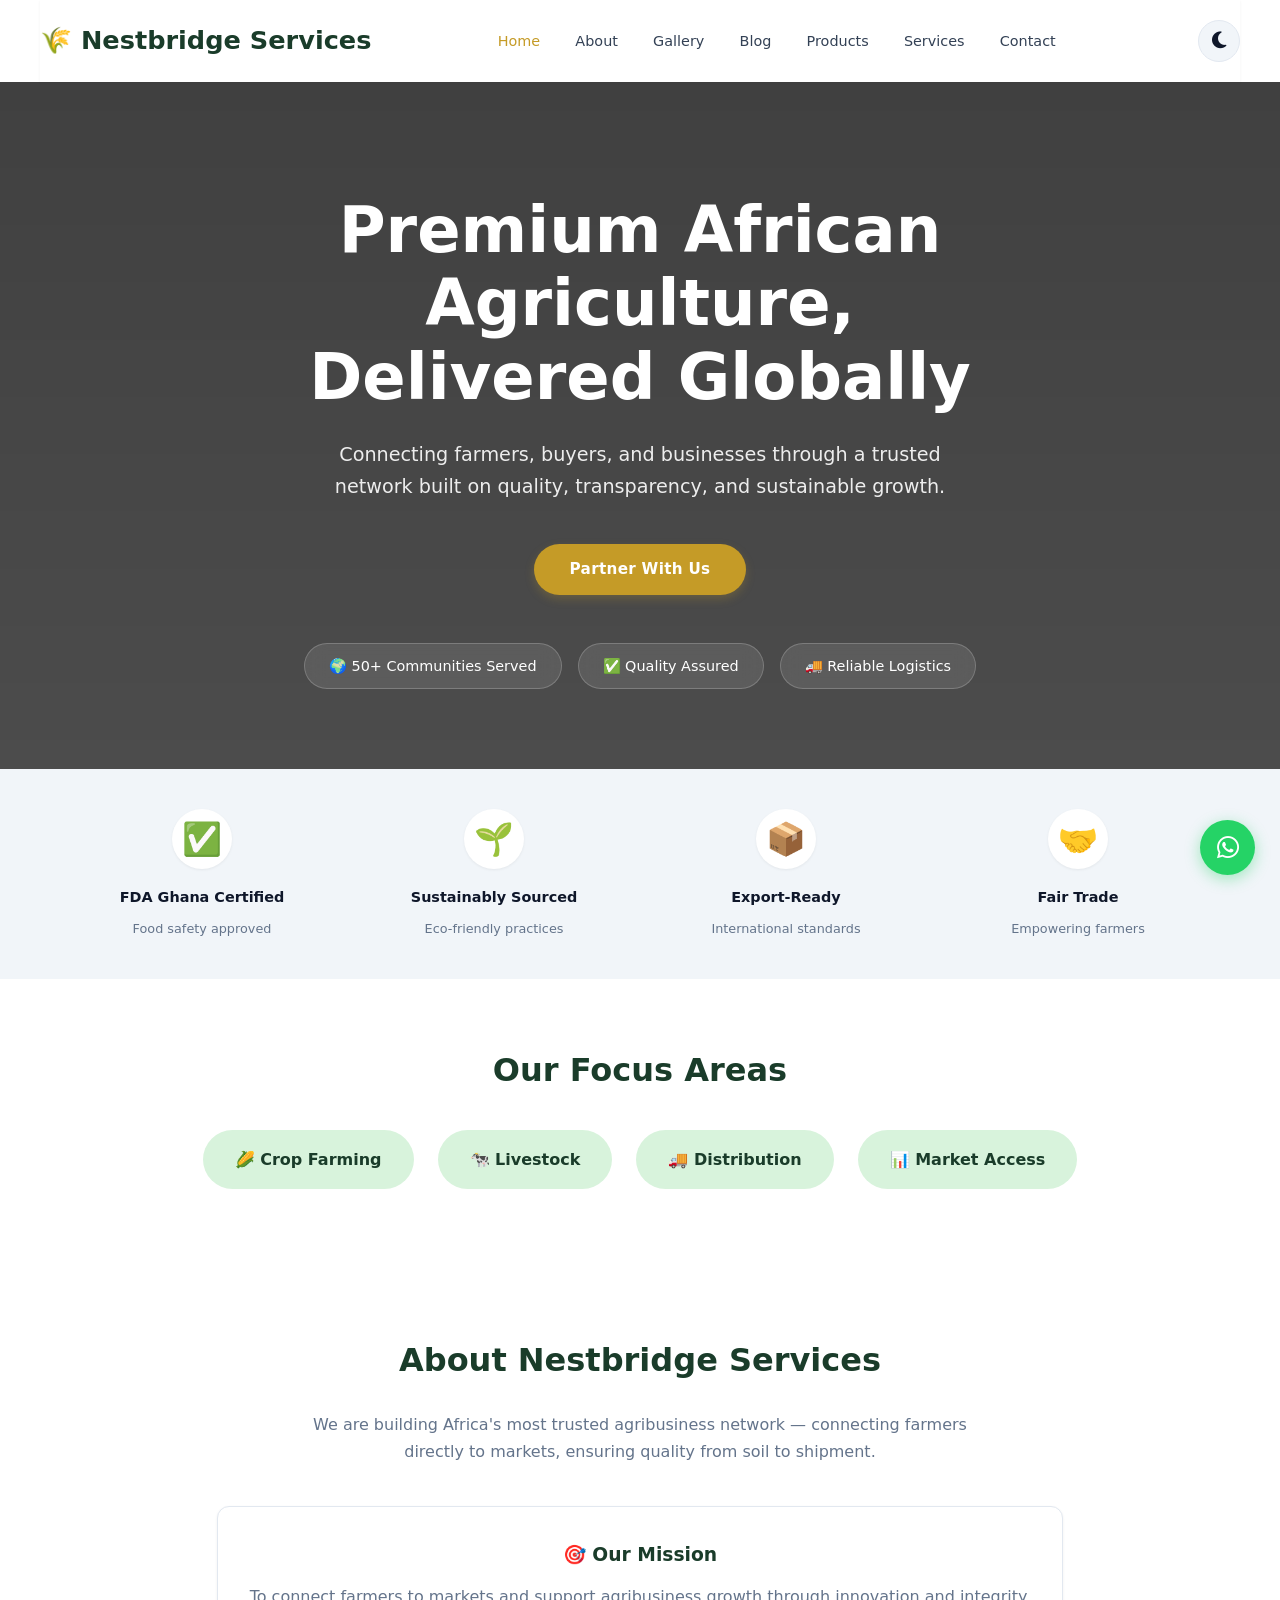
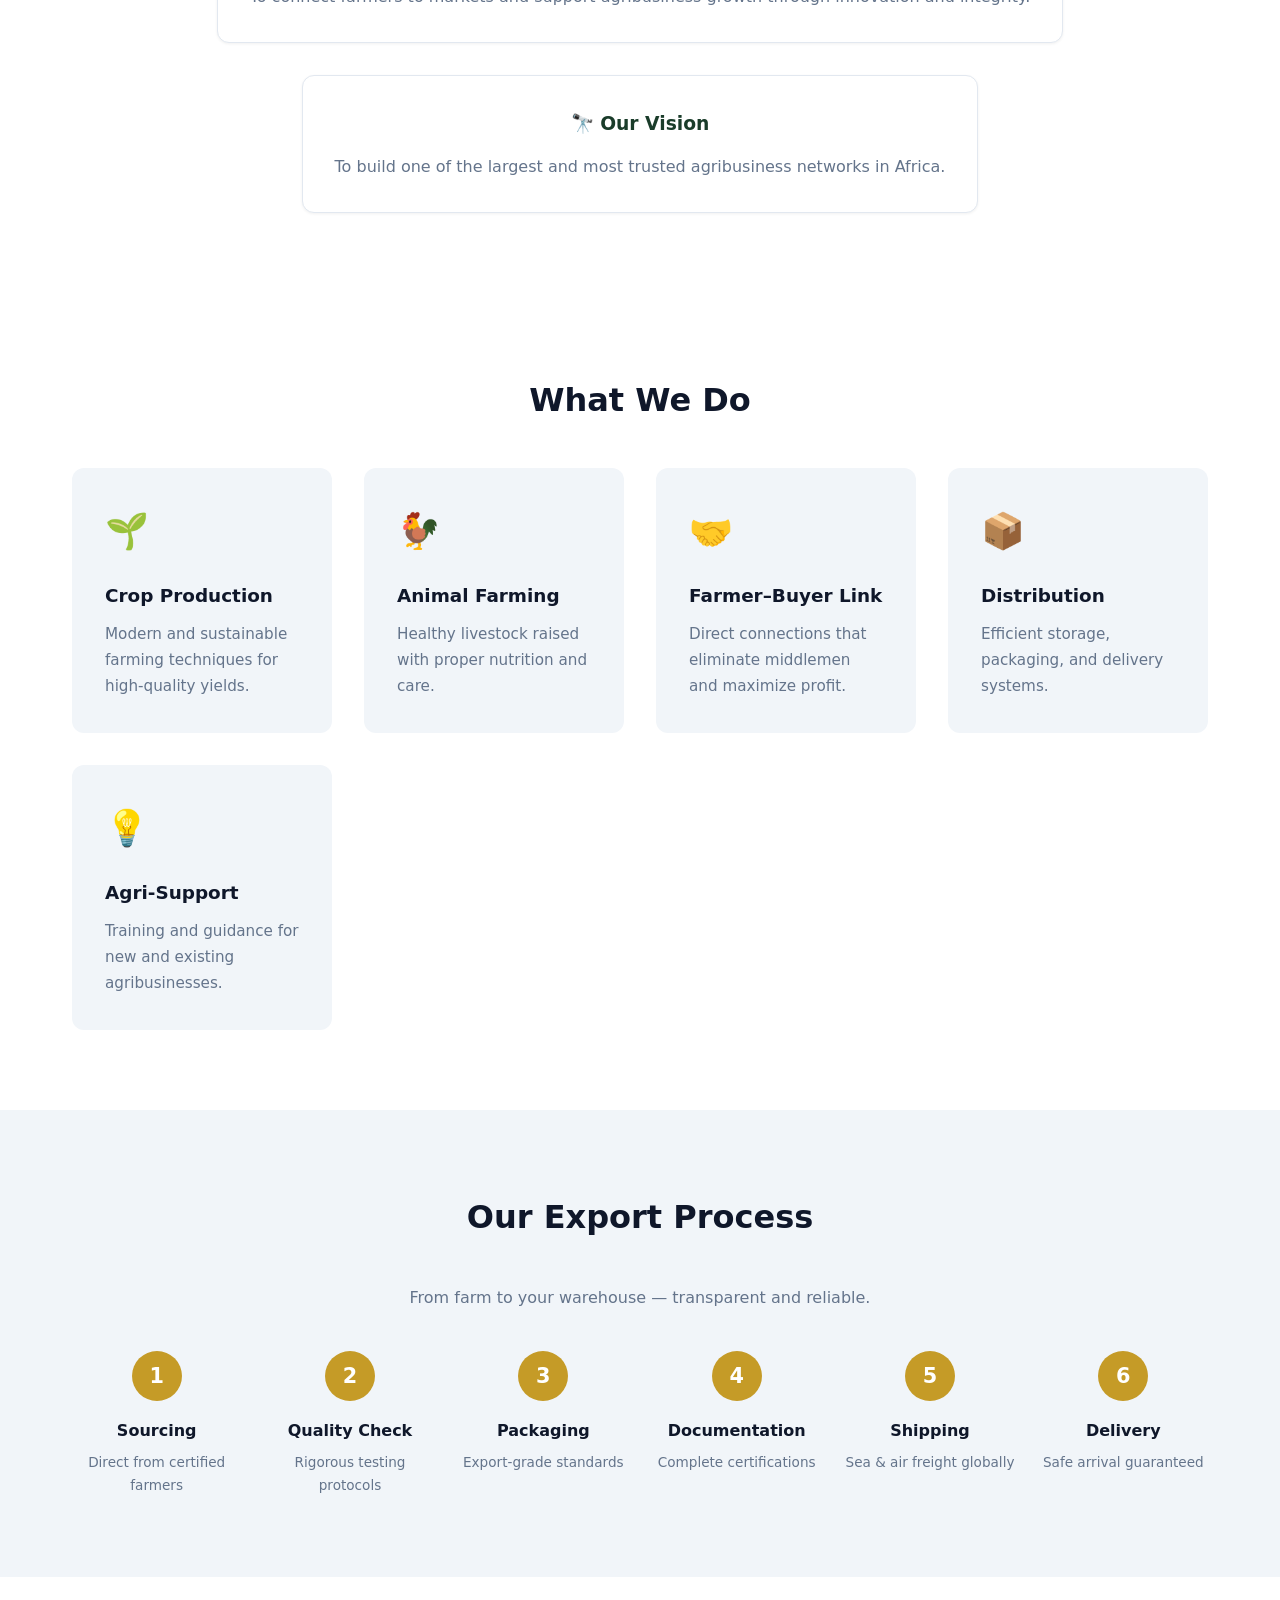
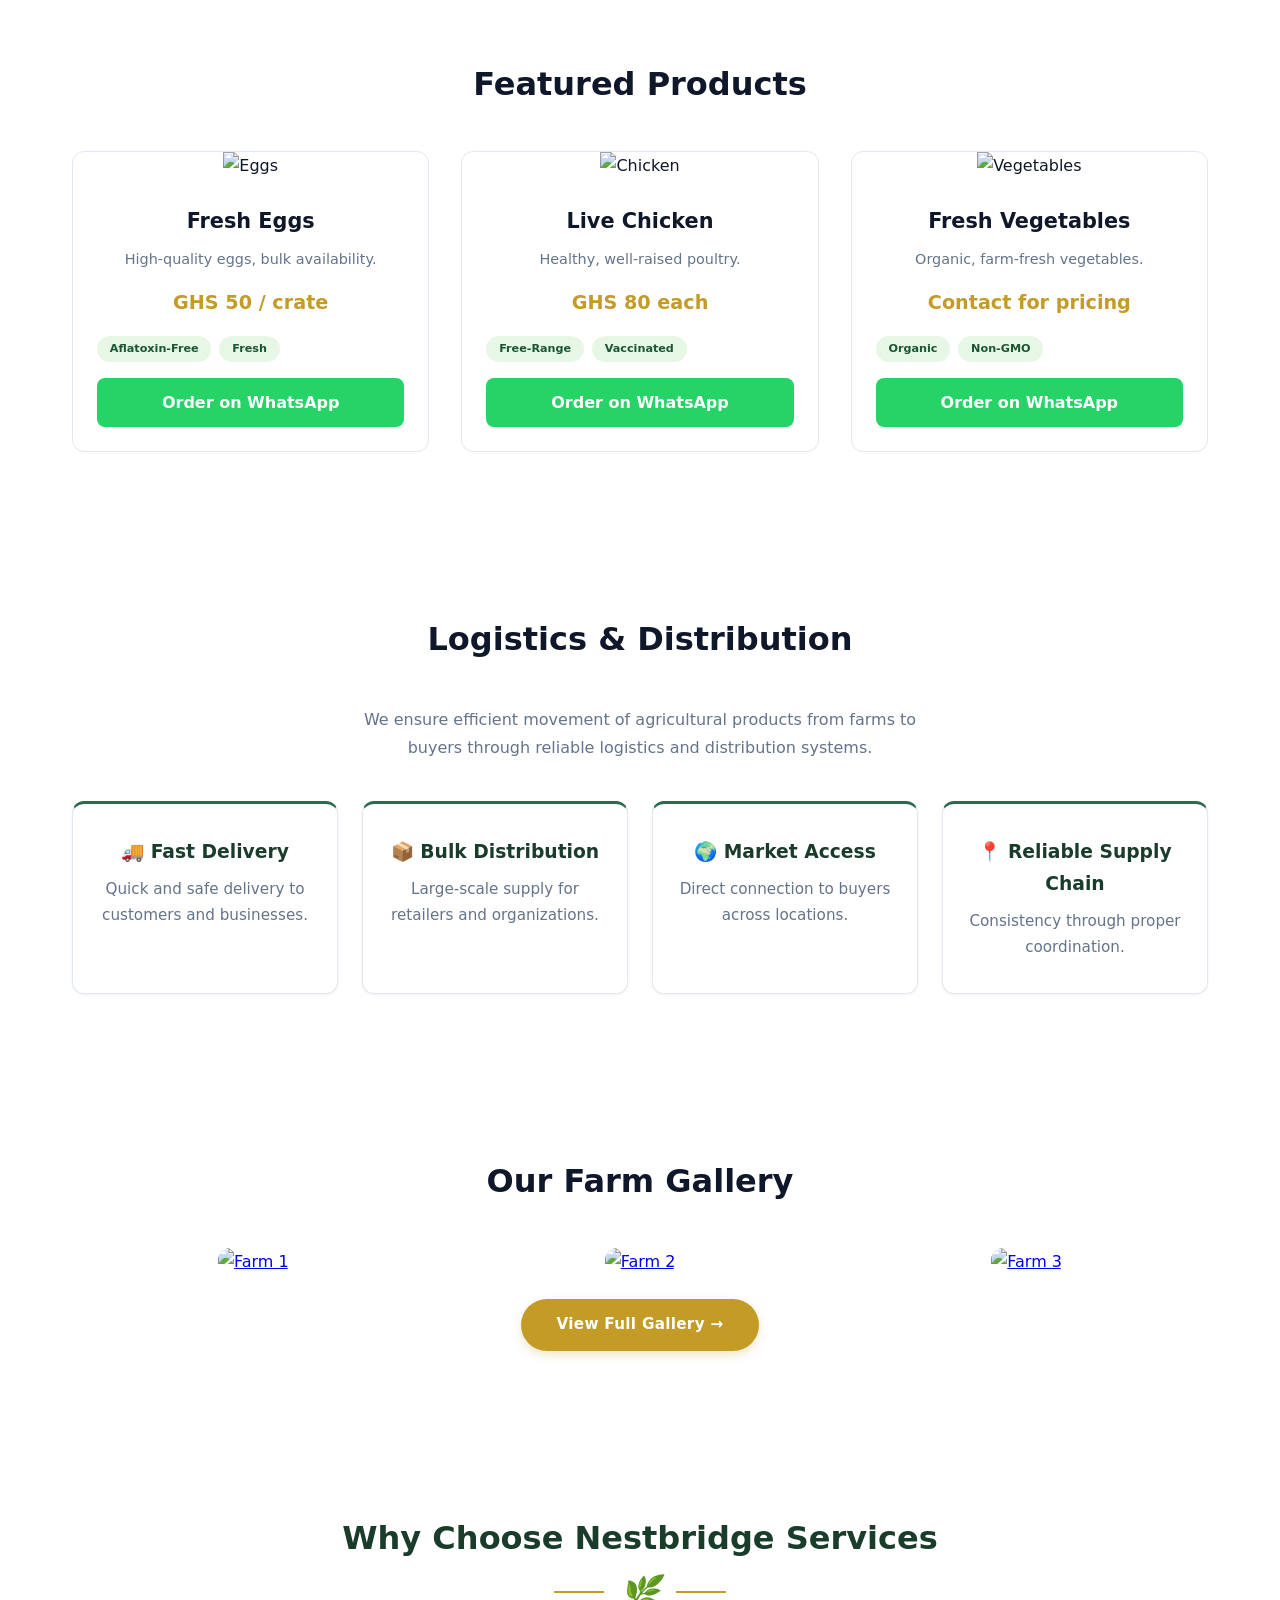
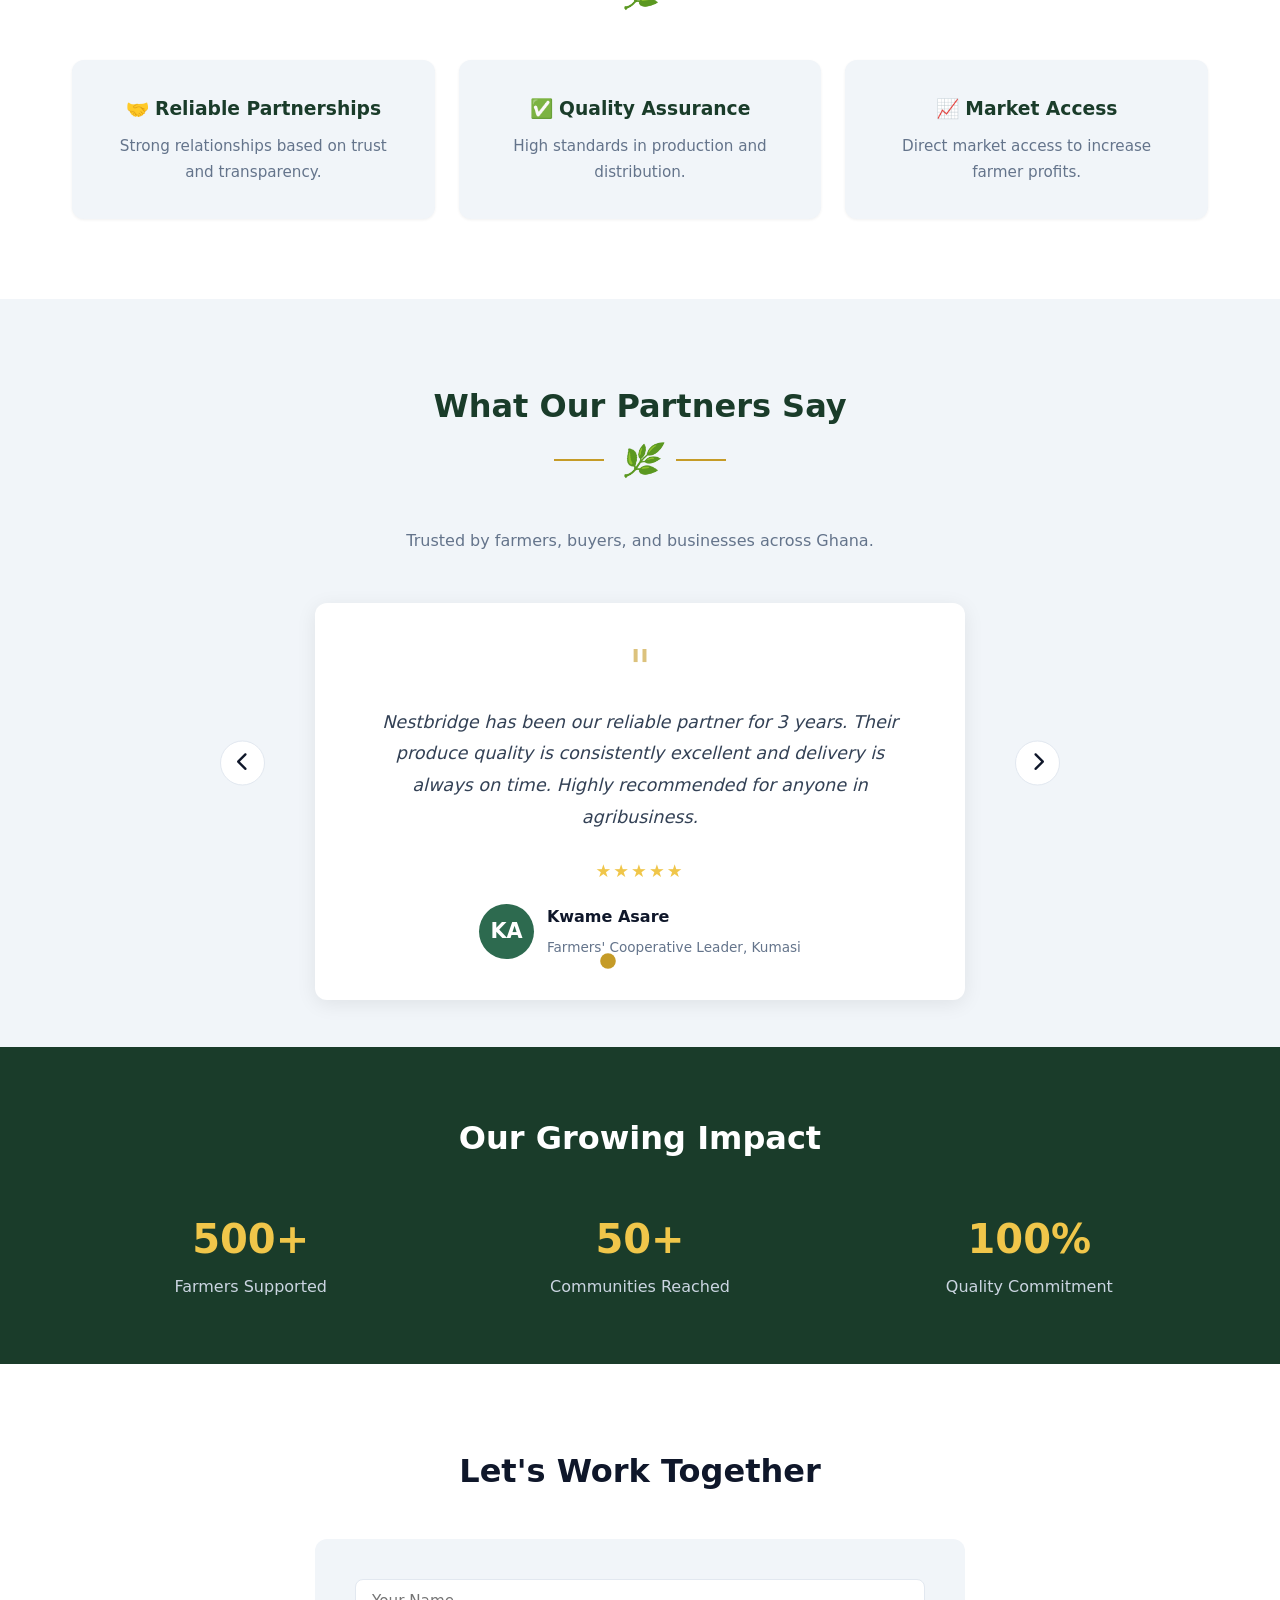
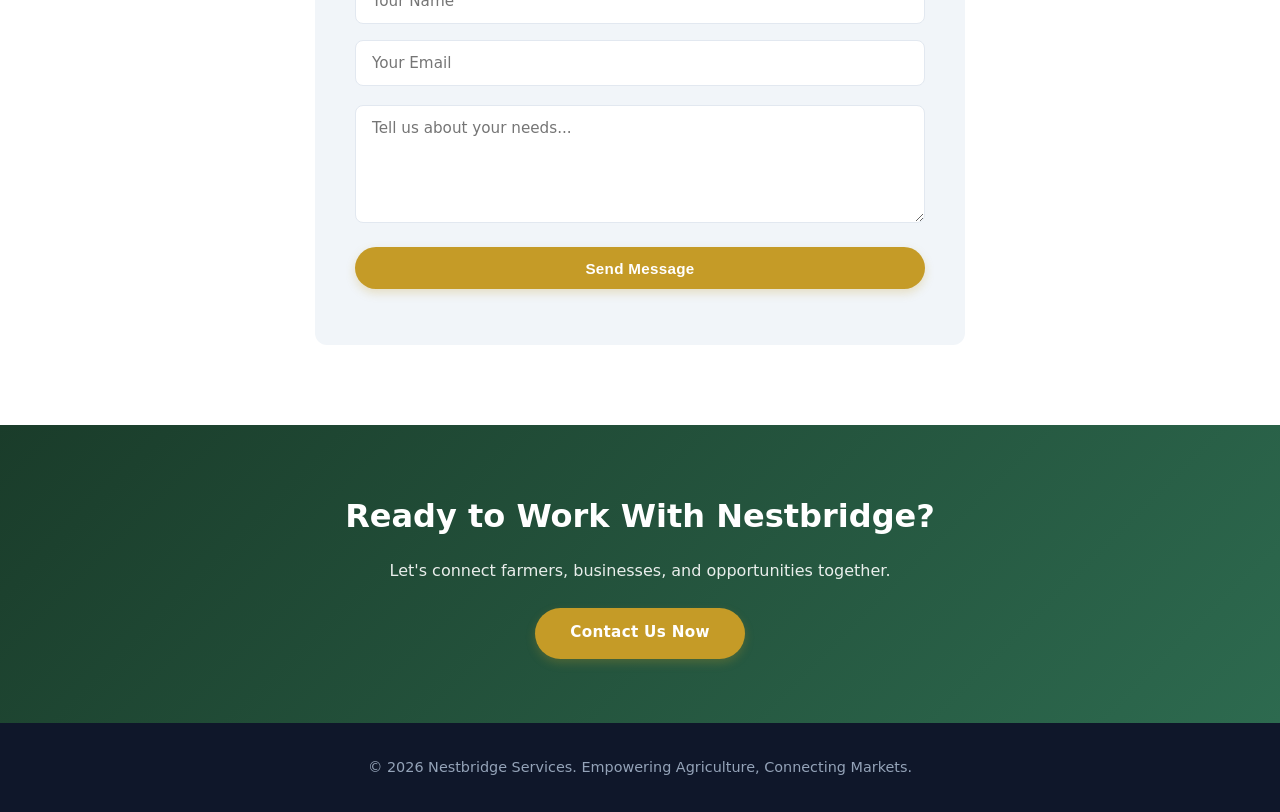
==== commit 03d70e54: "Add files via upload" ====
--- a/index.html
+++ b/index.html
@@ -14,27 +14,26 @@
 <body>
 
     <!-- Navigation -->
-    <header>
-        <div class="container navbar">
-            <a href="index.html" class="logo">🌾 Nestbridge Services</a>
-            <ul class="nav-links" id="navLinks">
-    <li><a href="index.html" class="active">Home</a></li>
-    <li><a href="about.html">About</a></li>
-    <li><a href="gallery.html">Gallery</a></li>
-    <li><a href="blog.html">Blog</a></li>
-    <li><a href="#products">Products</a></li>
-    <li><a href="#services">Services</a></li>
-    <li><a href="#contact">Contact</a></li>
-</ul>
-             <button class="theme-toggle" id="themeToggle" aria-label="Toggle dark mode">
-                <i class="fas fa-moon"></i>
-            </button>
-            <button class="hamburger" id="hamburger" aria-label="Menu">
-            <button class="hamburger" id="hamburger" aria-label="Menu">
-                <span></span><span></span><span></span>
-            </button>
-        </div>
-    </header>
+   <header>
+    <div class="container navbar">
+        <a href="index.html" class="logo">🌾 Nestbridge Services</a>
+        <ul class="nav-links" id="navLinks">
+            <li><a href="index.html"class="active">Home</a></li>
+            <li><a href="about.html">About</a></li>
+            <li><a href="gallery.html">Gallery</a></li>
+            <li><a href="blog.html">Blog</a></li>
+            <li><a href="index.html#products">Products</a></li>
+            <li><a href="index.html#services">Services</a></li>
+            <li><a href="index.html#contact">Contact</a></li>
+        </ul>
+        <button class="theme-toggle" id="themeToggle" aria-label="Toggle dark mode">
+            <i class="fas fa-moon"></i>
+        </button>
+        <button class="hamburger" id="hamburger" aria-label="Menu">
+            <span></span><span></span><span></span>
+        </button>
+    </div>
+</header>
 
     <!-- Hero Section -->
     <section class="hero" id="home">
--- a/style.css
+++ b/style.css
@@ -162,7 +162,7 @@
 
 /* Hamburger */
 .hamburger {
-    display: none;
+       display: none;
     flex-direction: column;
     gap: 5px;
     cursor: pointer;
@@ -170,6 +170,31 @@
     border: none;
     padding: 5px;
 }
+
+/* HAMBURGER - visible on mobile */
+@media (max-width: 768px) {
+    .hamburger {
+        display: flex;
+    }
+
+    .nav-links {
+        display: none;
+        flex-direction: column;
+        position: absolute;
+        top: 100%;
+        left: 0;
+        right: 0;
+        background: var(--white);
+        padding: 1.5rem;
+        box-shadow: var(--shadow-md);
+        z-index: 99;
+    }
+
+    .nav-links.active {
+        display: flex;
+    }
+}
+
 
 .hamburger span {
     width: 26px;
@@ -1012,20 +1037,17 @@
 }
 
 @media (max-width: 768px) {
-    .masonry-grid {
-        columns: 2;
-    }
-
     .nav-links {
         display: none;
+        flex-direction: column;
         position: absolute;
         top: 100%;
         left: 0;
         right: 0;
-        background: #fff;
-        flex-direction: column;
+        background: var(--white);
         padding: 1.5rem;
         box-shadow: var(--shadow-md);
+        z-index: 99;
     }
 
     .nav-links.active {
@@ -1035,7 +1057,7 @@
     .hamburger {
         display: flex;
     }
-
+}
     .mission-vision {
         flex-direction: column;
         align-items: center;
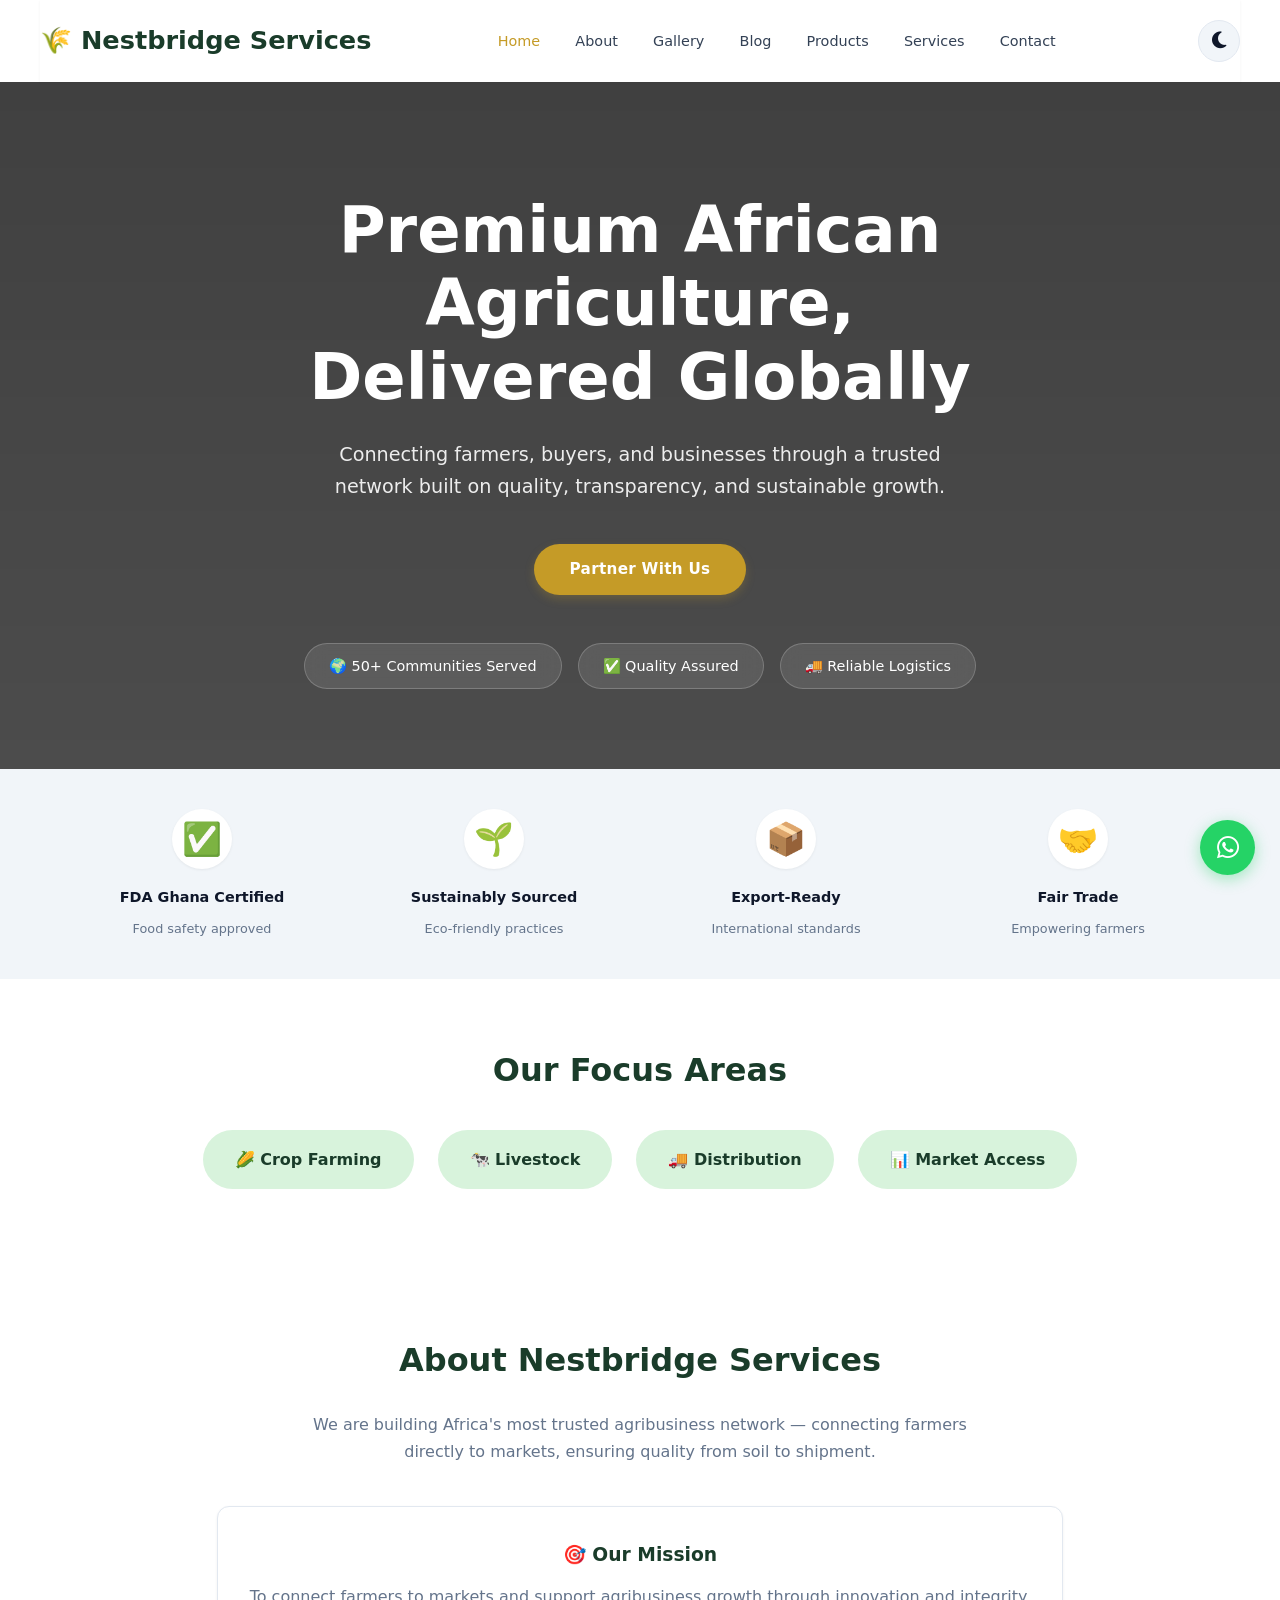
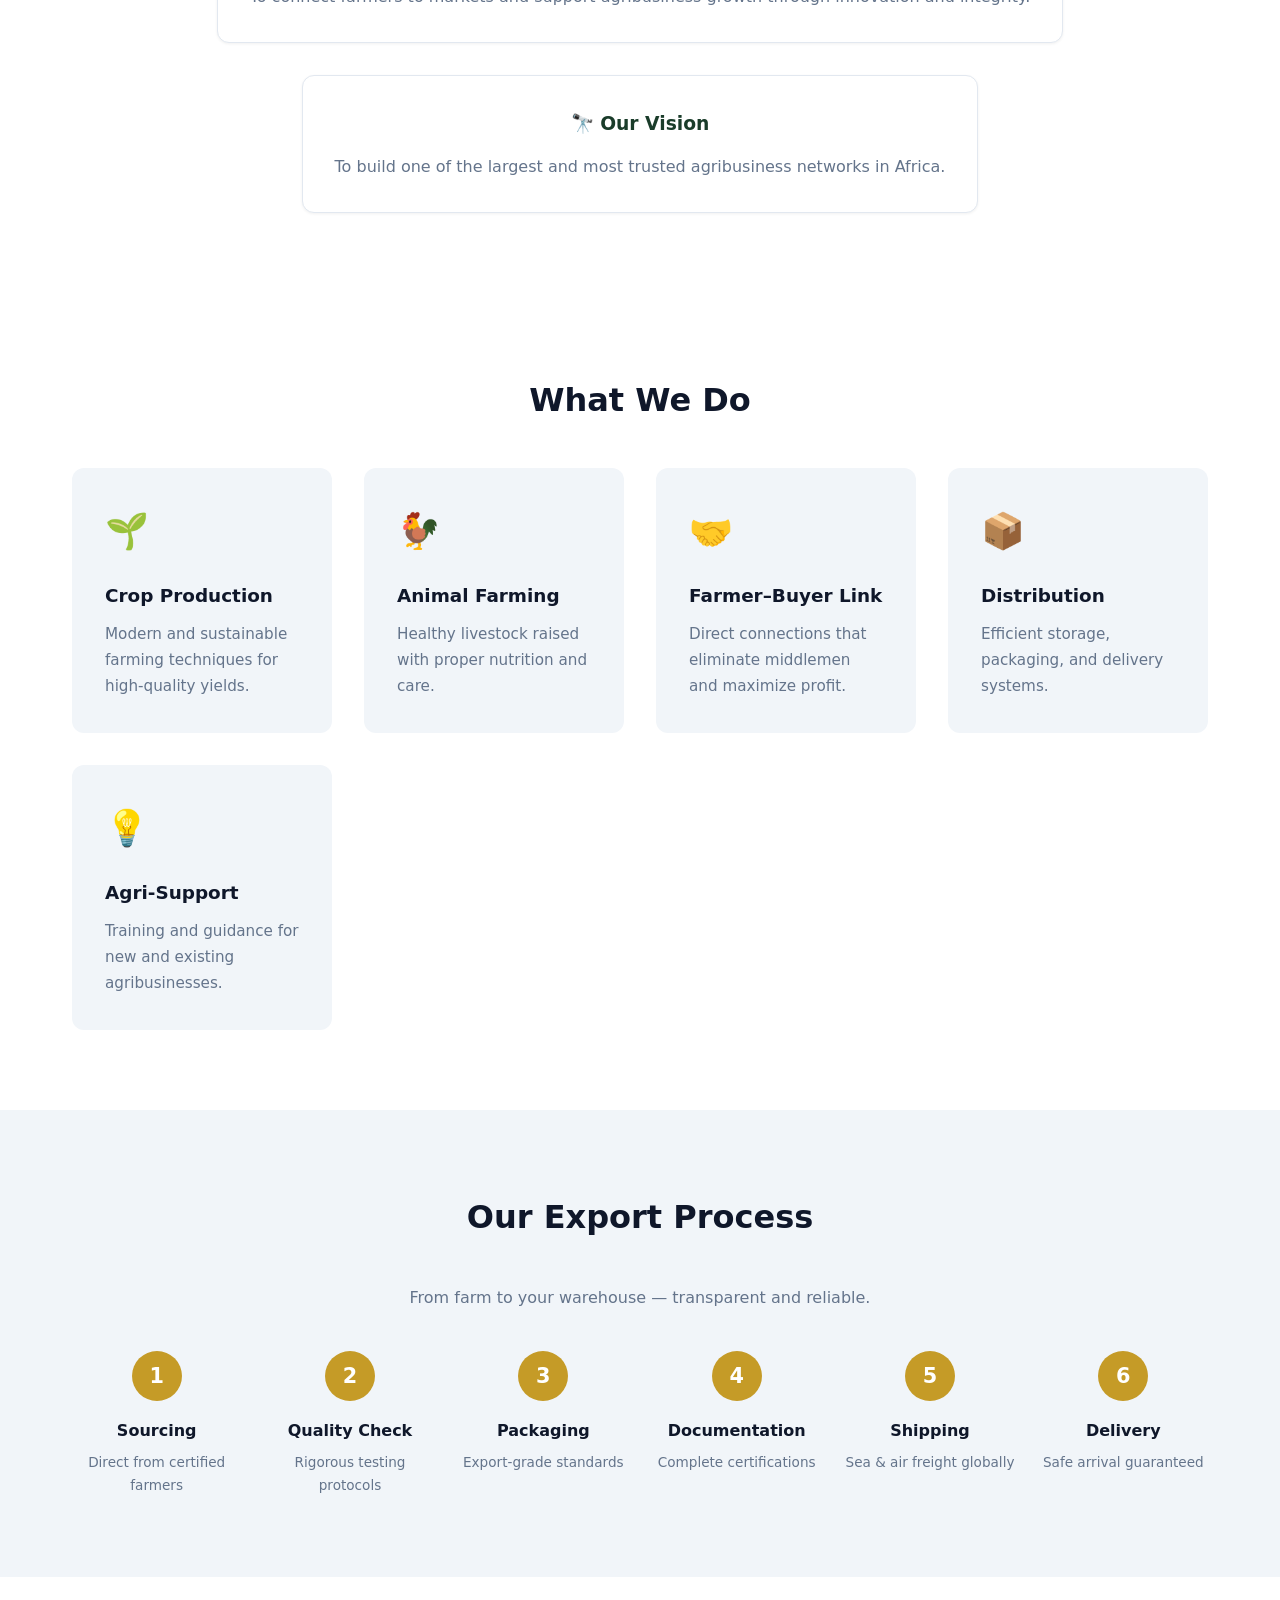
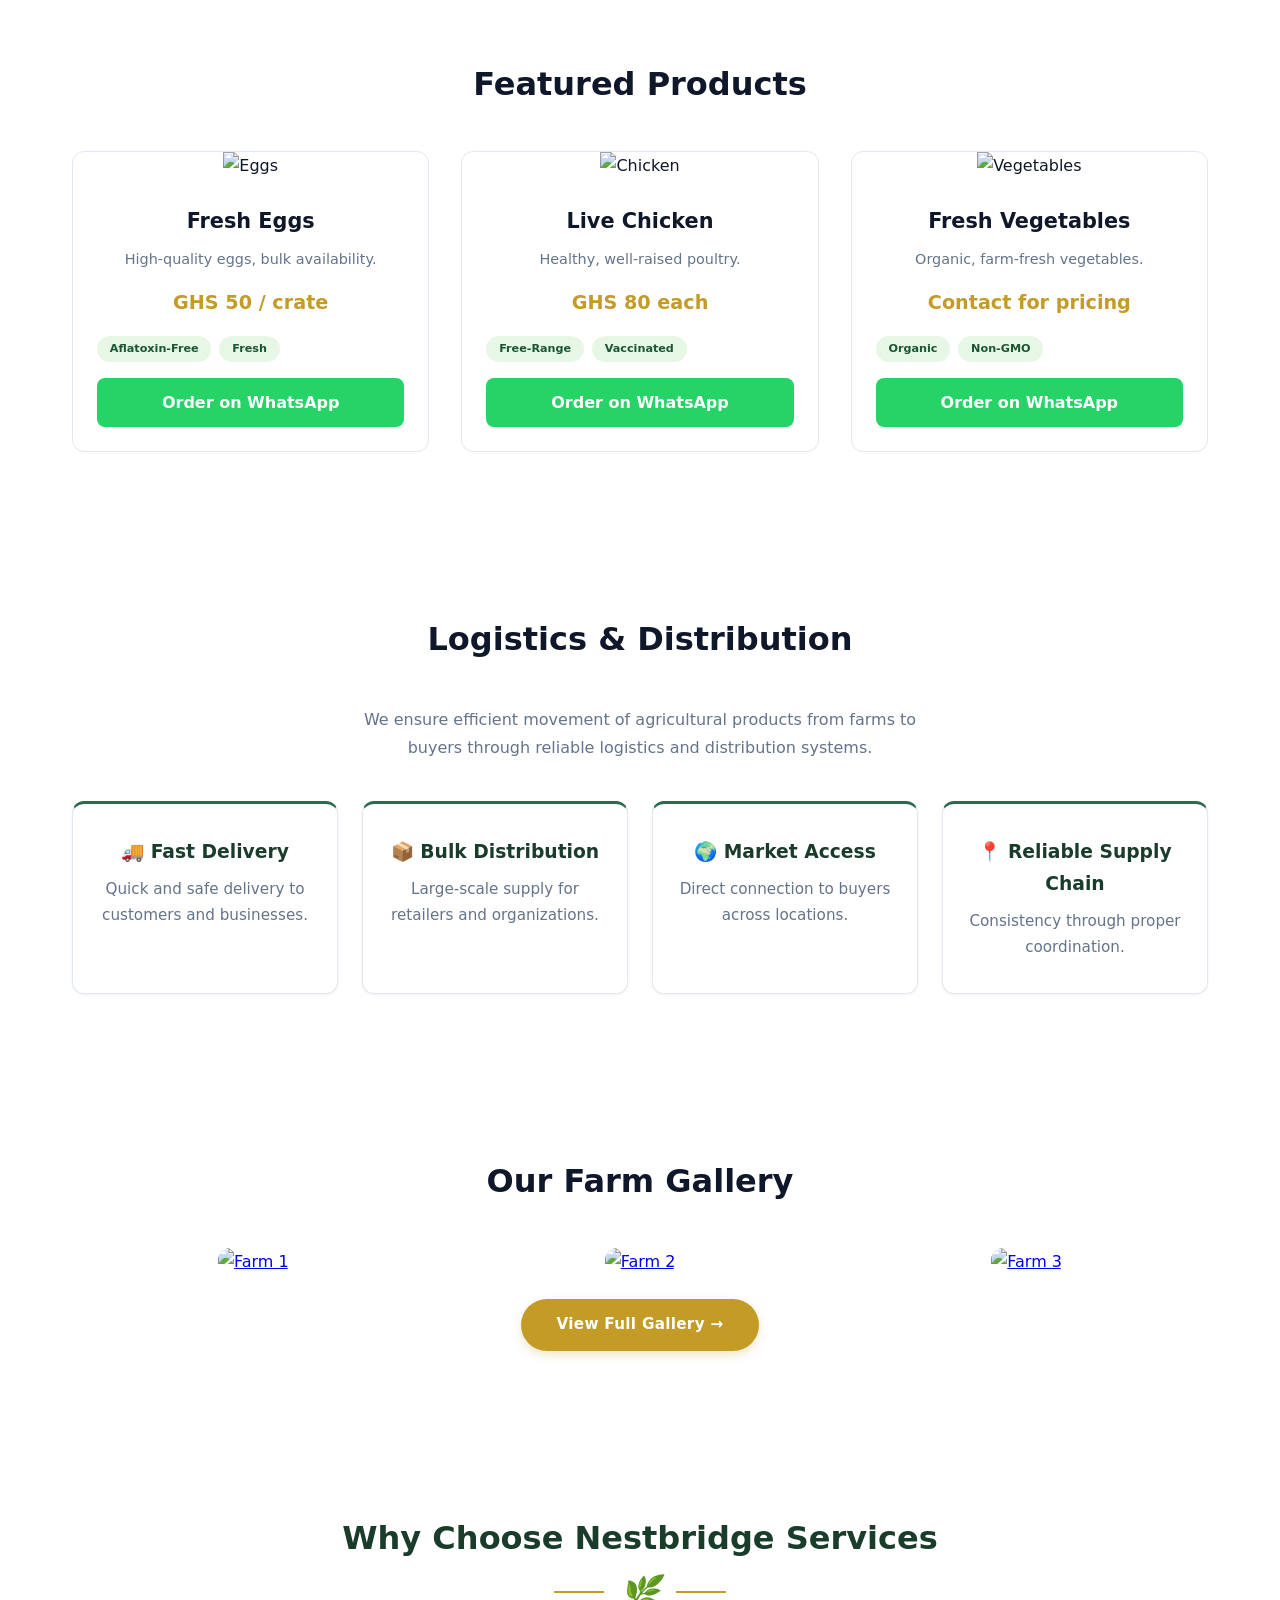
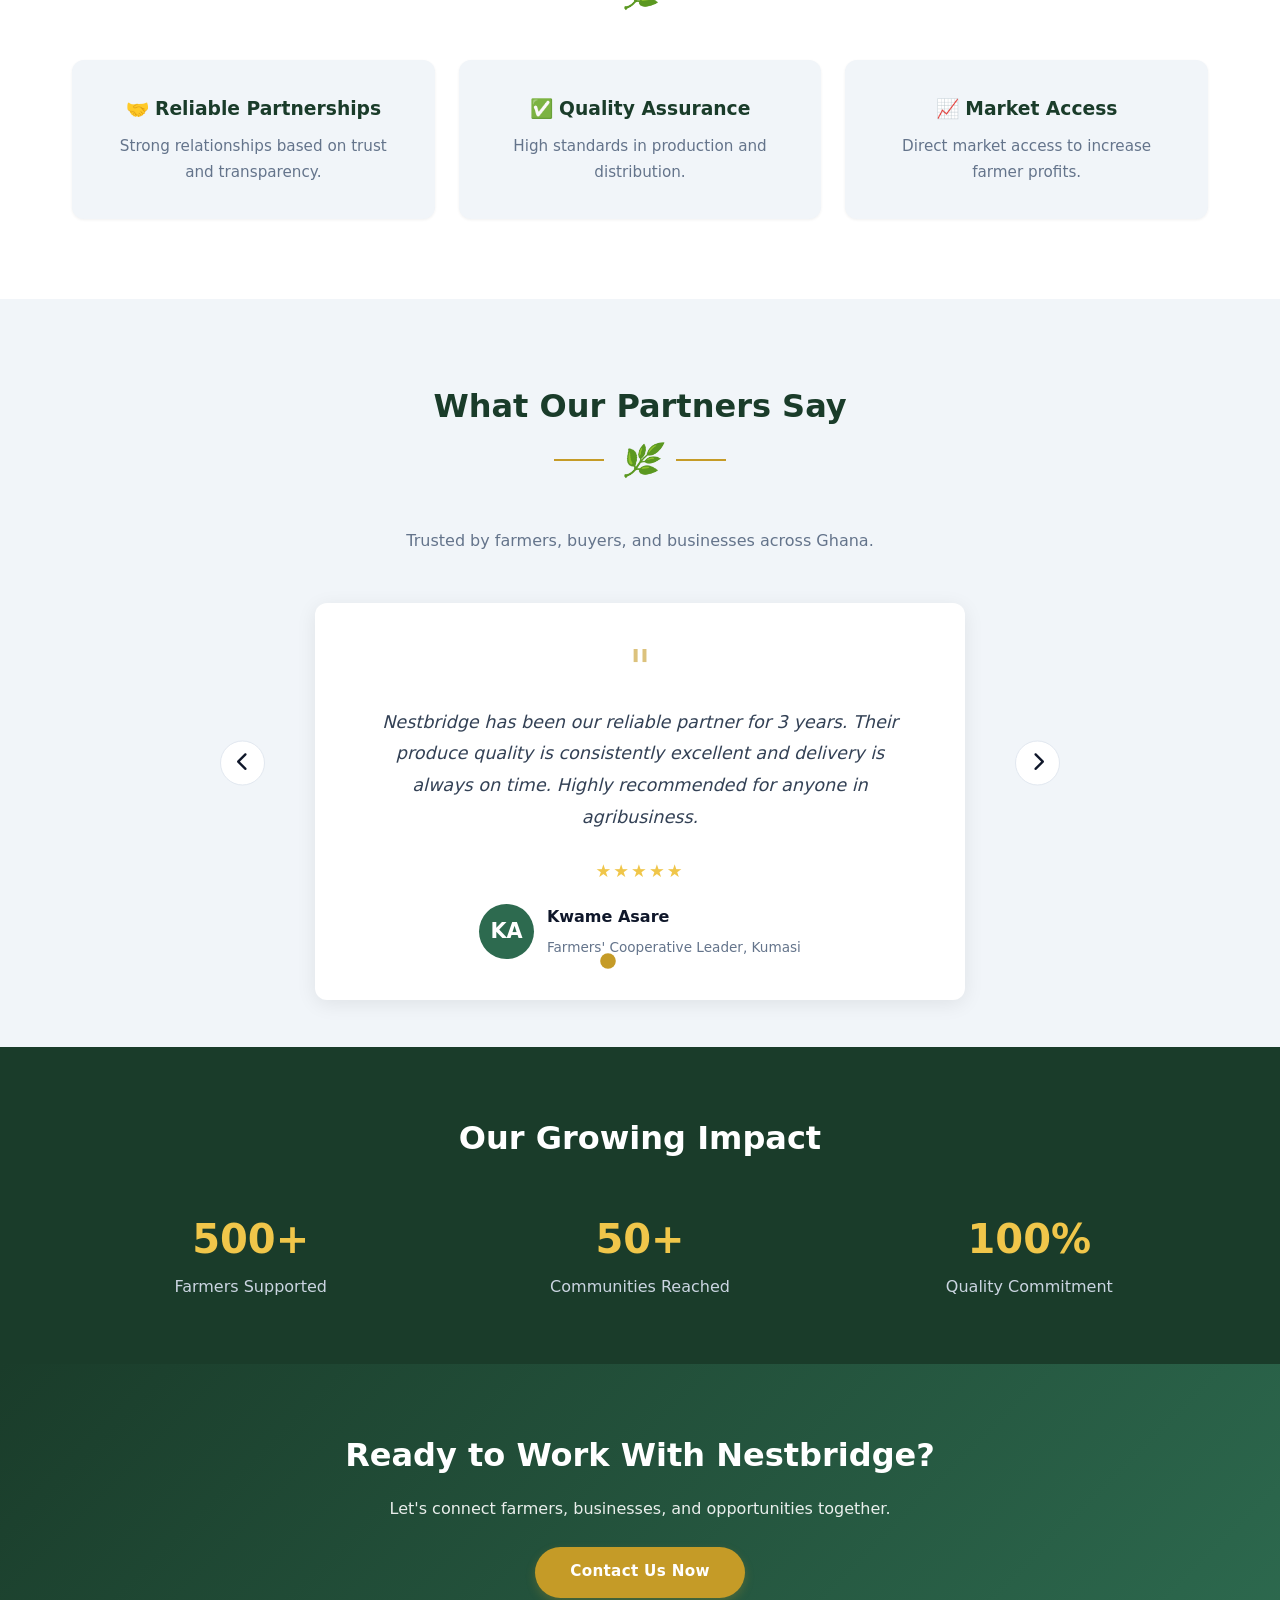
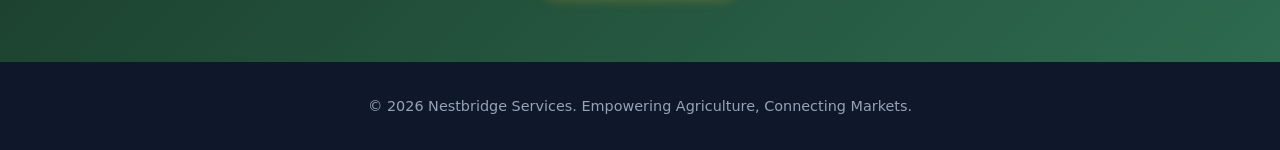
==== commit 6449154f: "Add files via upload" ====
--- a/index.html
+++ b/index.html
@@ -22,9 +22,9 @@
             <li><a href="about.html">About</a></li>
             <li><a href="gallery.html">Gallery</a></li>
             <li><a href="blog.html">Blog</a></li>
-            <li><a href="index.html#products">Products</a></li>
-            <li><a href="index.html#services">Services</a></li>
-            <li><a href="index.html#contact">Contact</a></li>
+           <li><a href="products.html">Products</a></li>
+            <li><a href="services.html">Services</a></li>
+           <li><a href="contact.html">Contact</a></li>
         </ul>
         <button class="theme-toggle" id="themeToggle" aria-label="Toggle dark mode">
             <i class="fas fa-moon"></i>
@@ -316,27 +316,14 @@
     </div>
 
     <!-- Contact -->
-    <section class="contact" id="contact">
-        <div class="container">
-            <h2>Let's Work Together</h2>
-            <form id="contact-form" class="contact-form">
-                <div class="input-row">
-                    <input type="text" name="name" placeholder="Your Name" required>
-                    <input type="email" name="email" placeholder="Your Email" required>
-                </div>
-                <textarea name="message" placeholder="Tell us about your needs..." rows="5" required></textarea>
-                <button type="submit" class="btn" style="width:100%;margin-top:1rem;">Send Message</button>
-                <p id="form-message" style="text-align:center;margin-top:1rem;"></p>
-            </form>
-        </div>
-    </section>
+   
 
     <!-- CTA -->
     <section class="cta">
         <div class="container">
             <h2>Ready to Work With Nestbridge?</h2>
             <p>Let's connect farmers, businesses, and opportunities together.</p>
-            <a href="#contact" class="btn">Contact Us Now</a>
+            <a href="contact.html" class="btn">Contact Us Now</a>
         </div>
     </section>
 
